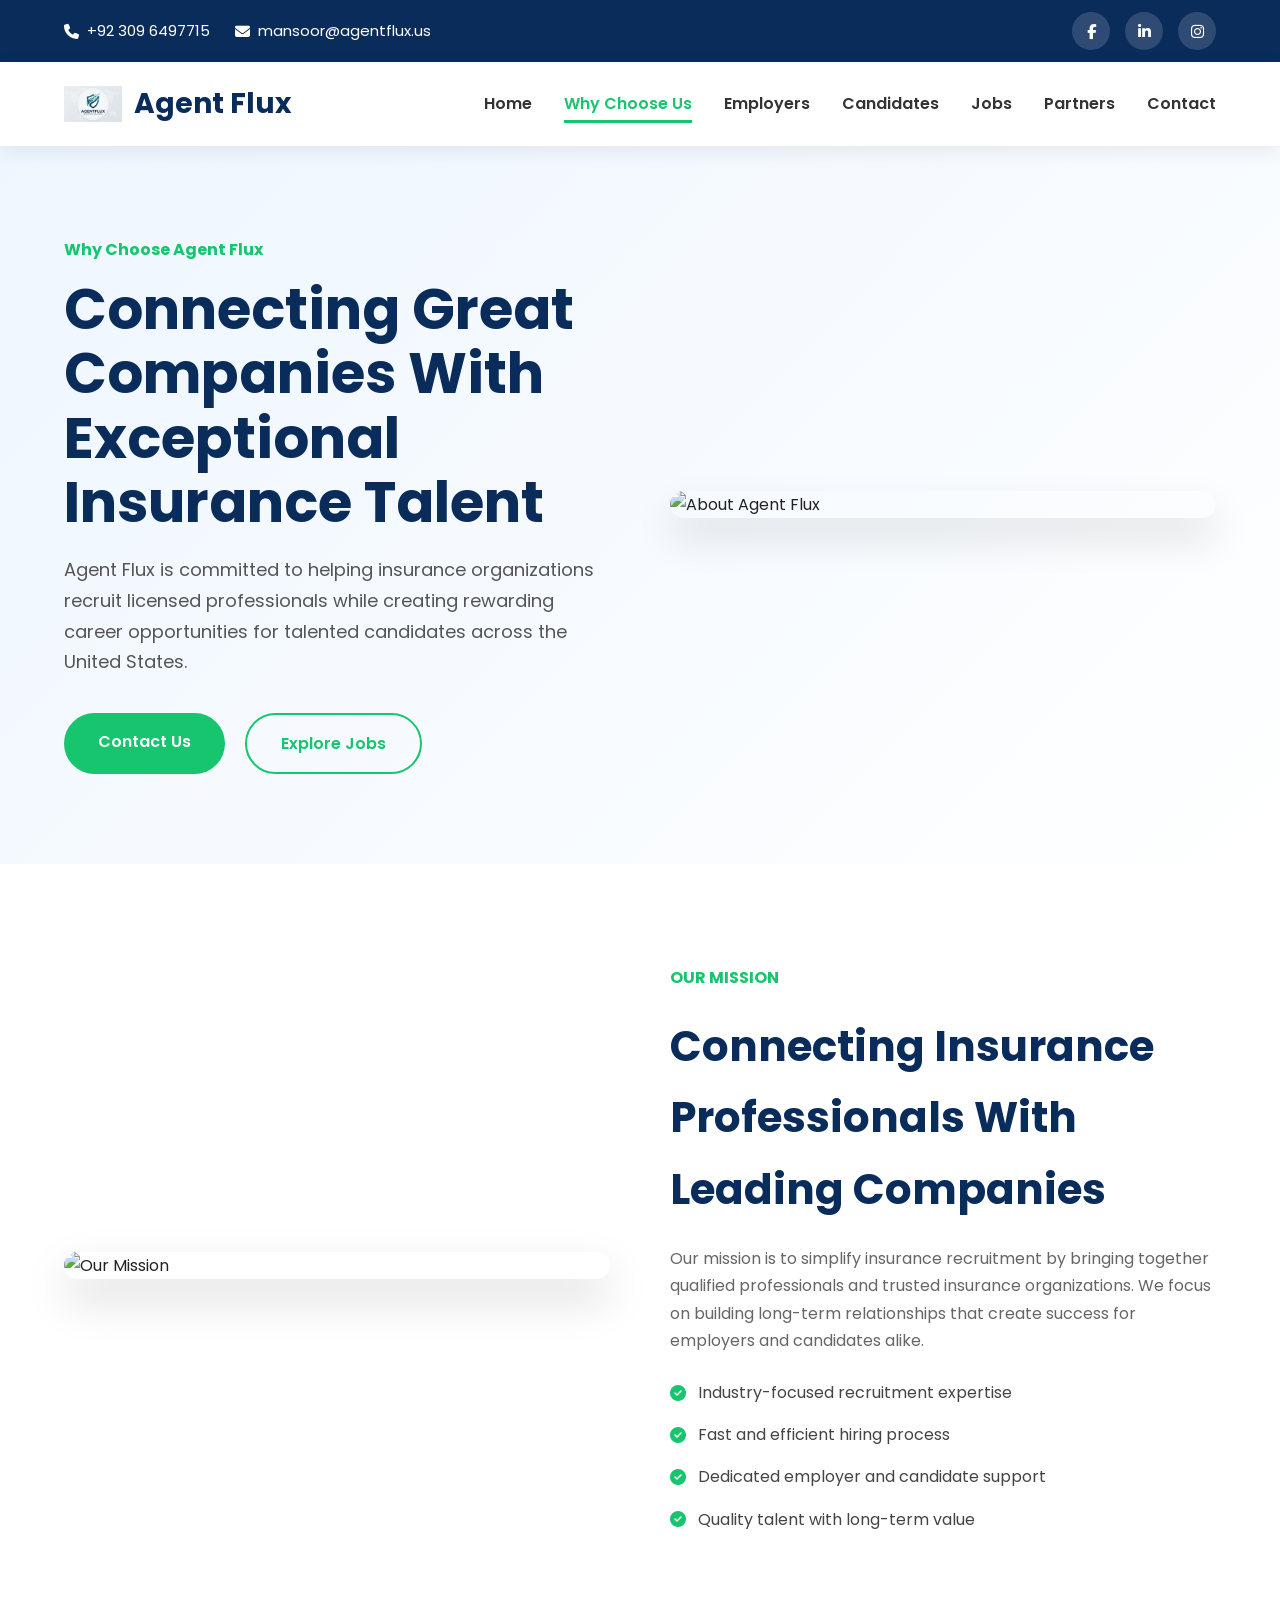
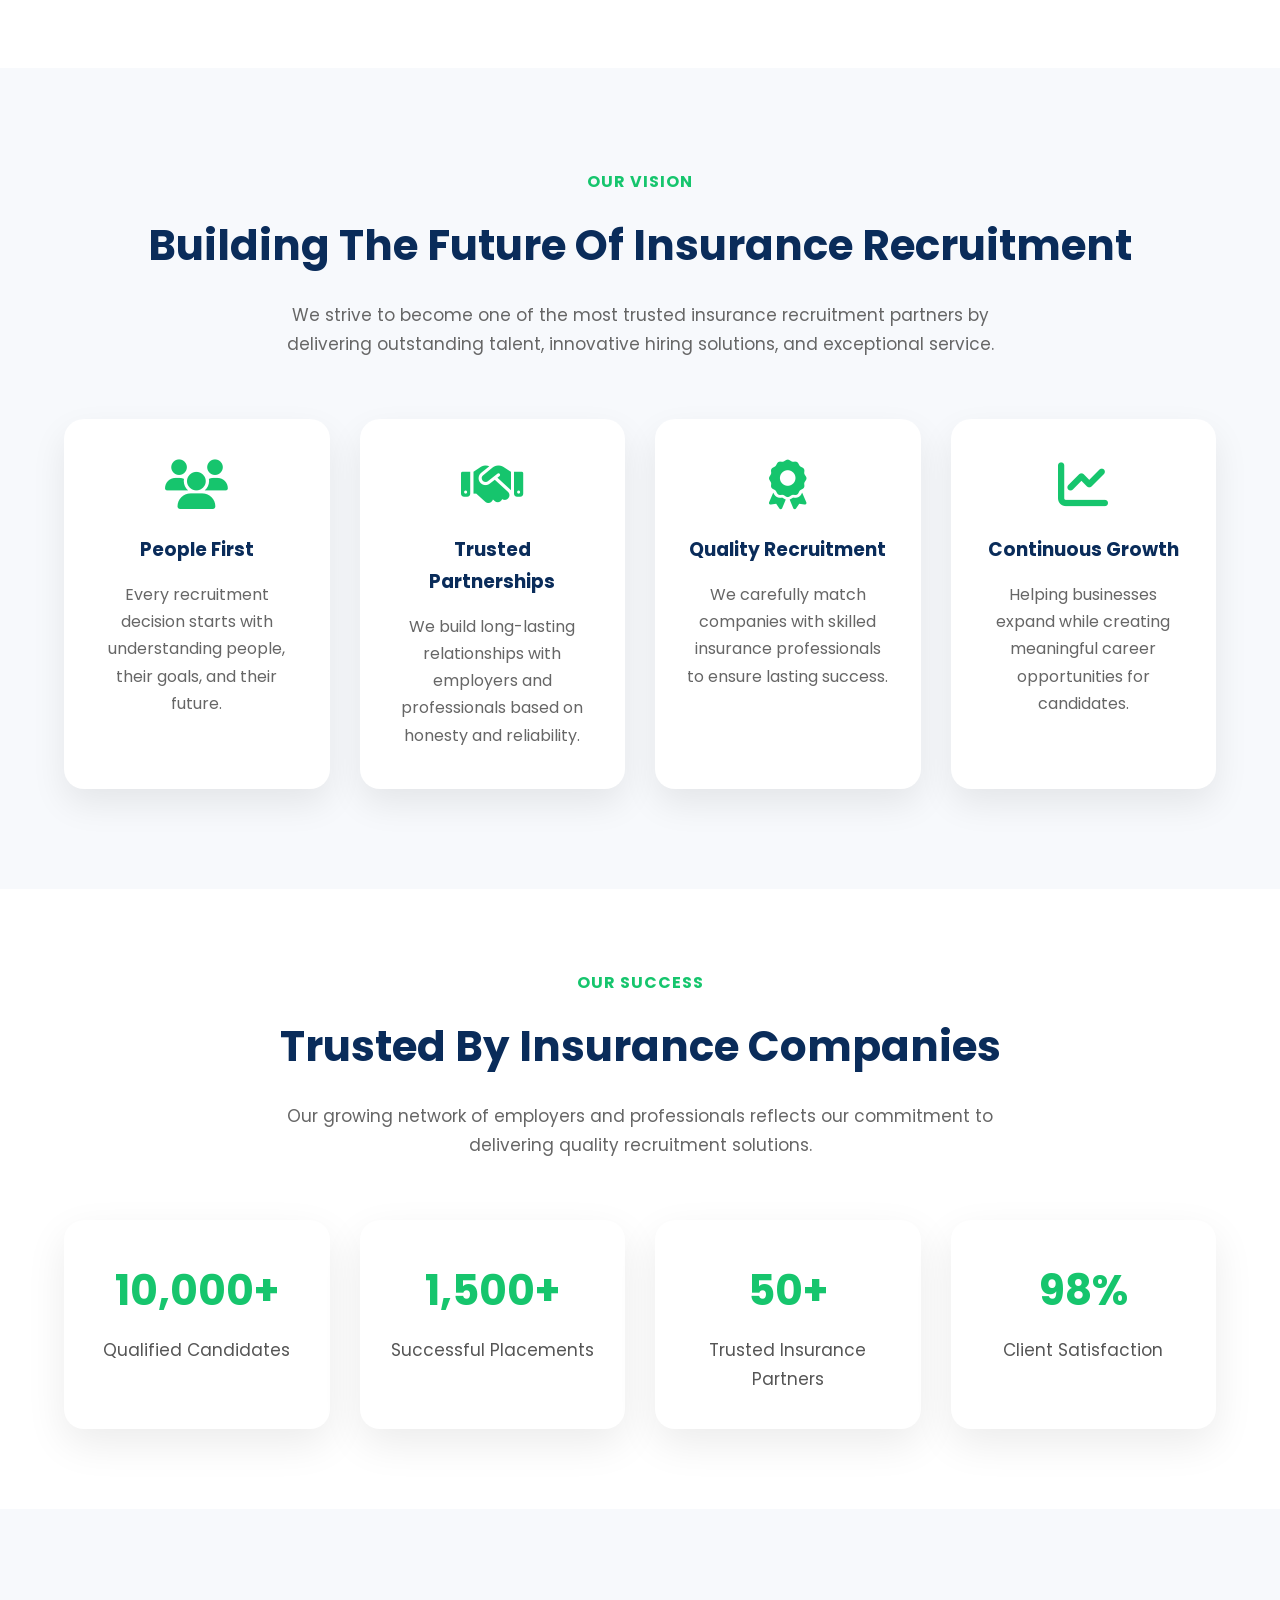
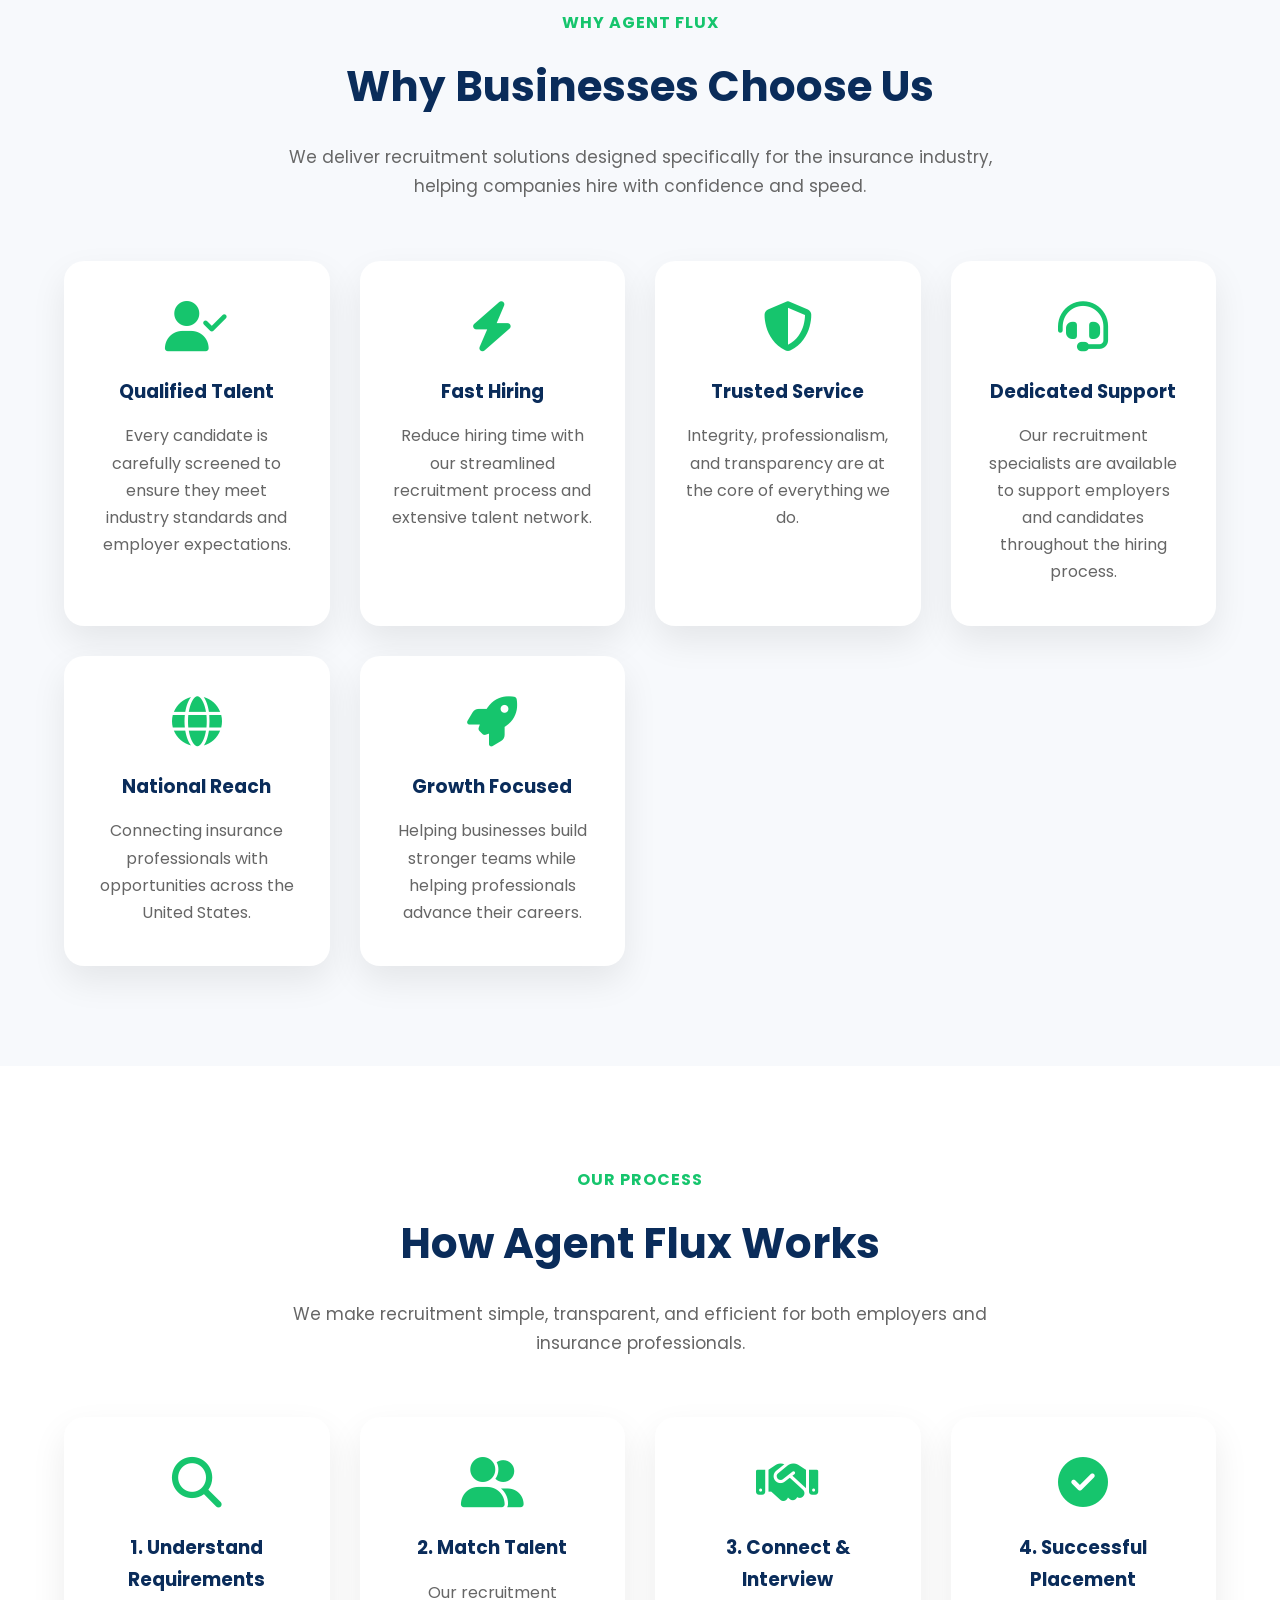
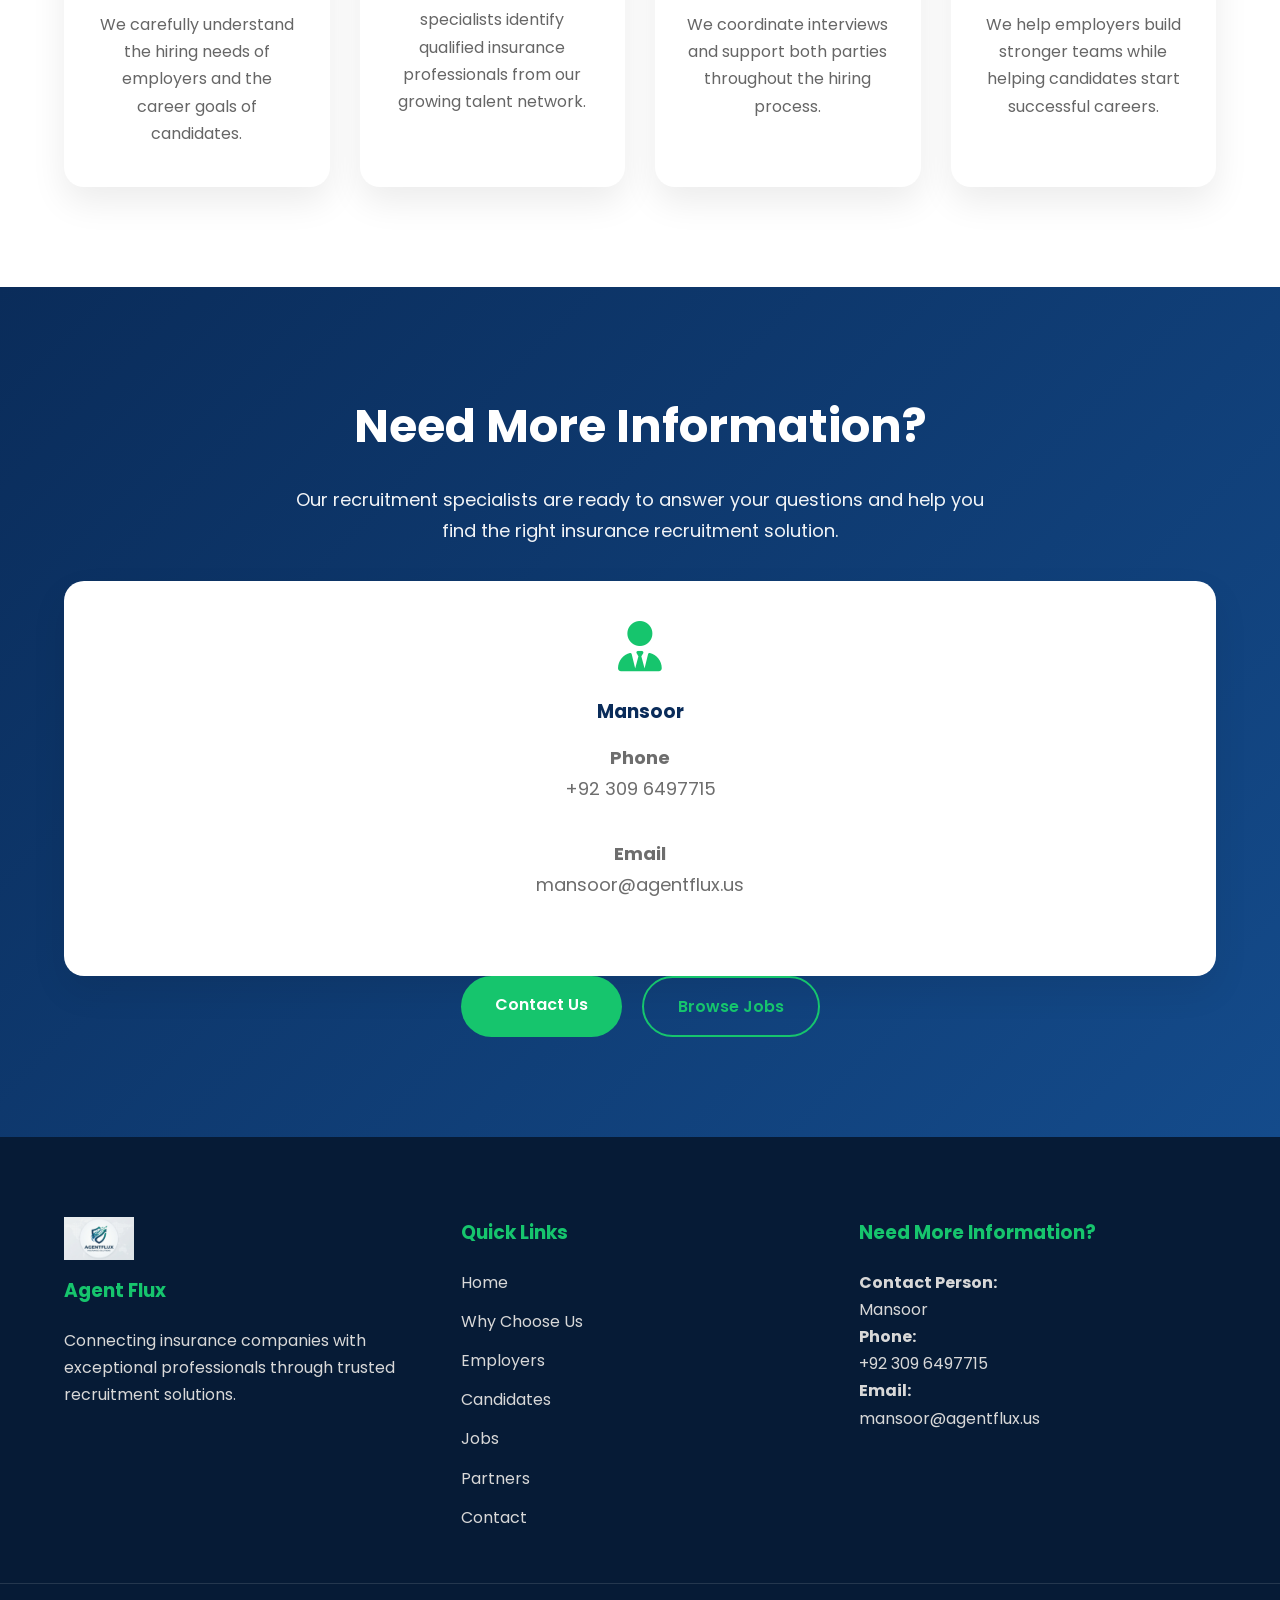
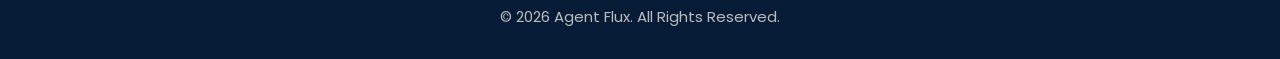
==== about.html @ b3bc5234 "Add files via upload" ====
<!DOCTYPE html>
<html lang="en">

<head>

    <meta charset="UTF-8">
    <meta name="viewport" content="width=device-width, initial-scale=1.0">

    <title>Why Choose Us | Agent Flux</title>

    <meta name="description"
        content="Learn why insurance companies and professionals trust Agent Flux for recruitment solutions.">

    <!-- Google Font -->
    <link rel="preconnect" href="https://fonts.googleapis.com">
    <link rel="preconnect" href="https://fonts.gstatic.com" crossorigin>

    <link href="https://fonts.googleapis.com/css2?family=Poppins:wght@300;400;500;600;700;800&display=swap"
        rel="stylesheet">

    <!-- Font Awesome -->
    <link rel="stylesheet"
        href="https://cdnjs.cloudflare.com/ajax/libs/font-awesome/6.7.2/css/all.min.css">

    <!-- CSS -->
    <link rel="stylesheet" href="css/style.css">

    <!-- Favicon -->
    <link rel="icon" href="images/logo.png">

</head>

<body>

<!-- ================= TOP BAR ================= -->

<div class="top-bar">

    <div class="container">

        <div class="top-left">

            <span>
                <i class="fa-solid fa-phone"></i>
                +92 309 6497715
            </span>

            <span>
                <i class="fa-solid fa-envelope"></i>
                mansoor@agentflux.us
            </span>

        </div>

        <div class="top-right">

            <a href="#"><i class="fab fa-facebook-f"></i></a>

            <a href="#"><i class="fab fa-linkedin-in"></i></a>

            <a href="#"><i class="fab fa-instagram"></i></a>

        </div>

    </div>

</div>

<!-- ================= HEADER ================= -->

<header>

    <div class="container nav-container">

        <a href="index.html" class="logo">

            <img src="images/logo.png" alt="Agent Flux Logo">

            <span>Agent Flux</span>

        </a>

        <nav>

            <ul>

                <li><a href="index.html">Home</a></li>

                <li><a class="active" href="about.html">Why Choose Us</a></li>

                <li><a href="employers.html">Employers</a></li>

                <li><a href="candidates.html">Candidates</a></li>

                <li><a href="jobs.html">Jobs</a></li>

                <li><a href="partners.html">Partners</a></li>

                <li><a href="contact.html">Contact</a></li>

            </ul>

        </nav>

        <div class="menu-btn">

            <i class="fa-solid fa-bars"></i>

        </div>

    </div>

</header>

<!-- ================= HERO ================= -->

<section class="hero">

    <div class="container hero-container">

        <div class="hero-text">

            <span class="hero-subtitle">

                Why Choose Agent Flux

            </span>

            <h1>

                Connecting Great Companies
                With Exceptional Insurance Talent

            </h1>

            <p>

                Agent Flux is committed to helping insurance organizations
                recruit licensed professionals while creating rewarding career
                opportunities for talented candidates across the United States.

            </p>

            <div class="hero-buttons">

                <a href="contact.html" class="btn btn-primary">

                    Contact Us

                </a>

                <a href="jobs.html" class="btn btn-outline">

                    Explore Jobs

                </a>

            </div>

        </div>

        <div class="hero-image">

            <img src="images/about.jpg"
                 alt="About Agent Flux">

        </div>

    </div>

</section>
<!-- ================= MISSION ================= -->

<section class="about-preview">

    <div class="container about-grid">

        <div class="about-image">

            <img src="images/about.jpg" alt="Our Mission">

        </div>

        <div class="about-content">

            <span class="section-tag">

                Our Mission

            </span>

            <h2>

                Connecting Insurance Professionals
                With Leading Companies

            </h2>

            <p>

                Our mission is to simplify insurance recruitment by bringing
                together qualified professionals and trusted insurance
                organizations. We focus on building long-term relationships
                that create success for employers and candidates alike.

            </p>

            <ul class="about-list">

                <li>

                    <i class="fa-solid fa-circle-check"></i>

                    Industry-focused recruitment expertise

                </li>

                <li>

                    <i class="fa-solid fa-circle-check"></i>

                    Fast and efficient hiring process

                </li>

                <li>

                    <i class="fa-solid fa-circle-check"></i>

                    Dedicated employer and candidate support

                </li>

                <li>

                    <i class="fa-solid fa-circle-check"></i>

                    Quality talent with long-term value

                </li>

            </ul>

        </div>

    </div>

</section>

<!-- ================= VISION ================= -->

<section class="services">

    <div class="container">

        <div class="section-header">

            <span>

                Our Vision

            </span>

            <h2>

                Building The Future Of
                Insurance Recruitment

            </h2>

            <p>

                We strive to become one of the most trusted insurance
                recruitment partners by delivering outstanding talent,
                innovative hiring solutions, and exceptional service.

            </p>

        </div>

        <div class="services-grid">

            <div class="service-card">

                <i class="fa-solid fa-users"></i>

                <h3>

                    People First

                </h3>

                <p>

                    Every recruitment decision starts with understanding
                    people, their goals, and their future.

                </p>

            </div>

            <div class="service-card">

                <i class="fa-solid fa-handshake"></i>

                <h3>

                    Trusted Partnerships

                </h3>

                <p>

                    We build long-lasting relationships with employers
                    and professionals based on honesty and reliability.

                </p>

            </div>

            <div class="service-card">

                <i class="fa-solid fa-award"></i>

                <h3>

                    Quality Recruitment

                </h3>

                <p>

                    We carefully match companies with skilled insurance
                    professionals to ensure lasting success.

                </p>

            </div>

            <div class="service-card">

                <i class="fa-solid fa-chart-line"></i>

                <h3>

                    Continuous Growth

                </h3>

                <p>

                    Helping businesses expand while creating meaningful
                    career opportunities for candidates.

                </p>

            </div>

        </div>

    </div>

</section>
<!-- ================= COMPANY STATISTICS ================= -->

<section class="stats">

    <div class="container">

        <div class="section-header">

            <span>Our Success</span>

            <h2>Trusted By Insurance Companies</h2>

            <p>

                Our growing network of employers and professionals reflects
                our commitment to delivering quality recruitment solutions.

            </p>

        </div>

        <div class="stats-grid">

            <div class="stat-card">

                <h2>10,000+</h2>

                <p>Qualified Candidates</p>

            </div>

            <div class="stat-card">

                <h2>1,500+</h2>

                <p>Successful Placements</p>

            </div>

            <div class="stat-card">

                <h2>50+</h2>

                <p>Trusted Insurance Partners</p>

            </div>

            <div class="stat-card">

                <h2>98%</h2>

                <p>Client Satisfaction</p>

            </div>

        </div>

    </div>

</section>

<!-- ================= WHY CHOOSE AGENT FLUX ================= -->

<section class="services">

    <div class="container">

        <div class="section-header">

            <span>Why Agent Flux</span>

            <h2>Why Businesses Choose Us</h2>

            <p>

                We deliver recruitment solutions designed specifically
                for the insurance industry, helping companies hire with
                confidence and speed.

            </p>

        </div>

        <div class="services-grid">

            <div class="service-card">

                <i class="fa-solid fa-user-check"></i>

                <h3>Qualified Talent</h3>

                <p>

                    Every candidate is carefully screened to ensure they
                    meet industry standards and employer expectations.

                </p>

            </div>

            <div class="service-card">

                <i class="fa-solid fa-bolt"></i>

                <h3>Fast Hiring</h3>

                <p>

                    Reduce hiring time with our streamlined recruitment
                    process and extensive talent network.

                </p>

            </div>

            <div class="service-card">

                <i class="fa-solid fa-shield-halved"></i>

                <h3>Trusted Service</h3>

                <p>

                    Integrity, professionalism, and transparency are at
                    the core of everything we do.

                </p>

            </div>

            <div class="service-card">

                <i class="fa-solid fa-headset"></i>

                <h3>Dedicated Support</h3>

                <p>

                    Our recruitment specialists are available to support
                    employers and candidates throughout the hiring process.

                </p>

            </div>

            <div class="service-card">

                <i class="fa-solid fa-globe"></i>

                <h3>National Reach</h3>

                <p>

                    Connecting insurance professionals with opportunities
                    across the United States.

                </p>

            </div>

            <div class="service-card">

                <i class="fa-solid fa-rocket"></i>

                <h3>Growth Focused</h3>

                <p>

                    Helping businesses build stronger teams while helping
                    professionals advance their careers.

                </p>

            </div>

        </div>

    </div>

</section>
<!-- ================= RECRUITMENT PROCESS ================= -->

<section class="about-preview">

    <div class="container">

        <div class="section-header">

            <span>Our Process</span>

            <h2>How Agent Flux Works</h2>

            <p>

                We make recruitment simple, transparent, and efficient for
                both employers and insurance professionals.

            </p>

        </div>

        <div class="services-grid">

            <div class="service-card">

                <i class="fa-solid fa-magnifying-glass"></i>

                <h3>1. Understand Requirements</h3>

                <p>

                    We carefully understand the hiring needs of employers
                    and the career goals of candidates.

                </p>

            </div>

            <div class="service-card">

                <i class="fa-solid fa-user-group"></i>

                <h3>2. Match Talent</h3>

                <p>

                    Our recruitment specialists identify qualified insurance
                    professionals from our growing talent network.

                </p>

            </div>

            <div class="service-card">

                <i class="fa-solid fa-handshake"></i>

                <h3>3. Connect & Interview</h3>

                <p>

                    We coordinate interviews and support both parties
                    throughout the hiring process.

                </p>

            </div>

            <div class="service-card">

                <i class="fa-solid fa-circle-check"></i>

                <h3>4. Successful Placement</h3>

                <p>

                    We help employers build stronger teams while helping
                    candidates start successful careers.

                </p>

            </div>

        </div>

    </div>

</section>

<!-- ================= NEED MORE INFORMATION ================= -->

<section class="cta">

    <div class="container">

        <h2>Need More Information?</h2>

        <p>

            Our recruitment specialists are ready to answer your questions
            and help you find the right insurance recruitment solution.

        </p>

        <div class="services-grid">

            <div class="service-card">

                <i class="fa-solid fa-user-tie"></i>

                <h3>Mansoor</h3>

                <p><strong>Phone</strong><br>+92 309 6497715</p>

                <p><strong>Email</strong><br>mansoor@agentflux.us</p>

            </div>

        </div>

        <div class="cta-buttons">

            <a href="contact.html" class="btn btn-primary">

                Contact Us

            </a>

            <a href="jobs.html" class="btn btn-outline">

                Browse Jobs

            </a>

        </div>

    </div>

</section>

<!-- ================= FOOTER ================= -->

<footer>

    <div class="container footer-grid">

        <div class="footer-about">

            <img src="images/logo.png"
                 alt="Agent Flux Logo"
                 class="footer-logo">

            <h3>Agent Flux</h3>

            <p>

                Connecting insurance companies with exceptional professionals
                through trusted recruitment solutions.

            </p>

        </div>

        <div class="footer-links">

            <h3>Quick Links</h3>

            <ul>

                <li><a href="index.html">Home</a></li>

                <li><a href="about.html">Why Choose Us</a></li>

                <li><a href="employers.html">Employers</a></li>

                <li><a href="candidates.html">Candidates</a></li>

                <li><a href="jobs.html">Jobs</a></li>

                <li><a href="partners.html">Partners</a></li>

                <li><a href="contact.html">Contact</a></li>

            </ul>

        </div>

        <div class="footer-contact">

            <h3>Need More Information?</h3>

            <p><strong>Contact Person:</strong><br>Mansoor</p>

            <p><strong>Phone:</strong><br>+92 309 6497715</p>

            <p><strong>Email:</strong><br>mansoor@agentflux.us</p>

        </div>

    </div>

    <div class="copyright">

        <p>

            © 2026 Agent Flux. All Rights Reserved.

        </p>

    </div>

</footer>

<!-- JavaScript -->

<script src="js/script.js"></script>

</body>
</html>
---- css/style.css ----
/* ==========================================
   AGENT FLUX
   Main Stylesheet
========================================== */

*{
    margin:0;
    padding:0;
    box-sizing:border-box;
}

html{
    scroll-behavior:smooth;
}

body{
    font-family:'Poppins',sans-serif;
    background:#f7f9fc;
    color:#222;
    line-height:1.7;
    overflow-x:hidden;
}

img{
    max-width:100%;
    display:block;
}

a{
    text-decoration:none;
    transition:.3s;
}

ul{
    list-style:none;
}

.container{
    width:90%;
    max-width:1300px;
    margin:auto;
}

/*========================
TOP BAR
=========================*/

.top-bar{

    background:#0a2c5a;

    color:white;

    padding:12px 0;

    font-size:15px;

}

.top-bar .container{

    display:flex;

    justify-content:space-between;

    align-items:center;

    flex-wrap:wrap;

}

.top-left{

    display:flex;

    gap:25px;

}

.top-left span{

    display:flex;

    align-items:center;

    gap:8px;

}

.top-right{

    display:flex;

    gap:15px;

}

.top-right a{

    color:white;

    width:38px;

    height:38px;

    display:flex;

    align-items:center;

    justify-content:center;

    border-radius:50%;

    background:rgba(255,255,255,.15);

}

.top-right a:hover{

    background:#16c56d;

    transform:translateY(-4px);

}

/*========================
HEADER
=========================*/

header{

    background:white;

    position:sticky;

    top:0;

    z-index:999;

    box-shadow:0 5px 20px rgba(0,0,0,.08);

}

.nav-container{

    display:flex;

    justify-content:space-between;

    align-items:center;

    padding:18px 0;

}

.logo{

    display:flex;

    align-items:center;

    gap:12px;

    color:#0a2c5a;

    font-size:28px;

    font-weight:700;

}

.logo img{

    width:58px;

}

nav ul{

    display:flex;

    gap:32px;

}

nav ul li a{

    color:#333;

    font-weight:600;

    position:relative;

}

nav ul li a::after{

    content:"";

    position:absolute;

    left:0;

    bottom:-8px;

    width:0;

    height:3px;

    background:#16c56d;

    transition:.3s;

}

nav ul li a:hover::after,

nav ul li a.active::after{

    width:100%;

}

nav ul li a:hover,

nav ul li a.active{

    color:#16c56d;

}

.menu-btn{

    display:none;

    font-size:28px;

    cursor:pointer;

}

/*========================
HERO
=========================*/

.hero{

    padding:90px 0;

    background:linear-gradient(135deg,#eef6ff,#ffffff);

}

.hero-container{

    display:grid;

    grid-template-columns:1fr 1fr;

    gap:60px;

    align-items:center;

}

.hero-subtitle{

    display:inline-block;

    color:#16c56d;

    font-weight:700;

    margin-bottom:15px;

}

.hero-text h1{

    font-size:56px;

    line-height:1.15;

    color:#0a2c5a;

    margin-bottom:20px;

}

.hero-text p{

    font-size:18px;

    color:#555;

    margin-bottom:35px;

}

.hero-image img{

    border-radius:25px;

    box-shadow:0 20px 40px rgba(0,0,0,.12);

}

/*========================
BUTTONS
=========================*/

.hero-buttons{

    display:flex;

    gap:20px;

}

.btn{

    display:inline-block;

    padding:15px 34px;

    border-radius:50px;

    font-weight:600;

}

.btn-primary{

    background:#16c56d;

    color:white;

}

.btn-primary:hover{

    background:#11a85c;

    transform:translateY(-4px);

}

.btn-outline{

    border:2px solid #16c56d;

    color:#16c56d;

}

.btn-outline:hover{

    background:#16c56d;

    color:white;

}
/*========================
STATISTICS
=========================*/

.stats{

    padding:80px 0;

    background:white;

}

.stats-grid{

    display:grid;

    grid-template-columns:repeat(auto-fit,minmax(220px,1fr));

    gap:30px;

}

.stat-card{

    background:#fff;

    padding:35px 25px;

    text-align:center;

    border-radius:20px;

    box-shadow:0 15px 40px rgba(0,0,0,.08);

    transition:.35s;

}

.stat-card:hover{

    transform:translateY(-10px);

    box-shadow:0 20px 45px rgba(0,0,0,.15);

}

.stat-card h2{

    font-size:42px;

    color:#16c56d;

    margin-bottom:10px;

}

.stat-card p{

    color:#555;

    font-size:17px;

}

/*========================
SECTION HEADER
=========================*/

.section-header{

    text-align:center;

    margin-bottom:60px;

}

.section-header span{

    color:#16c56d;

    font-weight:700;

    text-transform:uppercase;

    letter-spacing:1px;

}

.section-header h2{

    margin-top:15px;

    font-size:42px;

    color:#0a2c5a;

}

.section-header p{

    max-width:750px;

    margin:20px auto 0;

    color:#666;

    font-size:17px;

}

/*========================
SERVICES
=========================*/

.services{

    padding:100px 0;

    background:#f7f9fc;

}

.services-grid{

    display:grid;

    grid-template-columns:repeat(auto-fit,minmax(260px,1fr));

    gap:30px;

}

.service-card{

    background:white;

    padding:40px 30px;

    border-radius:20px;

    text-align:center;

    transition:.35s;

    box-shadow:0 15px 35px rgba(0,0,0,.08);

}

.service-card:hover{

    transform:translateY(-12px);

    box-shadow:0 20px 45px rgba(0,0,0,.15);

}

.service-card i{

    font-size:50px;

    color:#16c56d;

    margin-bottom:25px;

}

.service-card h3{

    margin-bottom:15px;

    color:#0a2c5a;

}

.service-card p{

    color:#666;

}

/*========================
ABOUT PREVIEW
=========================*/

.about-preview{

    padding:100px 0;

    background:white;

}

.about-grid{

    display:grid;

    grid-template-columns:1fr 1fr;

    gap:60px;

    align-items:center;

}

.about-image img{

    border-radius:25px;

    box-shadow:0 20px 45px rgba(0,0,0,.15);

}

.section-tag{

    color:#16c56d;

    font-weight:700;

    text-transform:uppercase;

}

.about-content h2{

    margin:20px 0;

    font-size:42px;

    color:#0a2c5a;

}

.about-content p{

    color:#666;

    margin-bottom:25px;

}

.about-list{

    margin-bottom:35px;

}

.about-list li{

    display:flex;

    align-items:center;

    gap:12px;

    margin-bottom:15px;

    color:#444;

}

.about-list i{

    color:#16c56d;

}
/*========================
CALL TO ACTION
=========================*/

.cta{

    padding:100px 0;

    background:linear-gradient(135deg,#0a2c5a,#144b8b);

    color:#fff;

    text-align:center;

}

.cta h2{

    font-size:46px;

    margin-bottom:20px;

}

.cta p{

    max-width:700px;

    margin:0 auto 35px;

    font-size:18px;

    opacity:.95;

}

.cta-buttons{

    display:flex;

    justify-content:center;

    gap:20px;

    flex-wrap:wrap;

}

/*========================
FOOTER
=========================*/

footer{

    background:#061b36;

    color:#fff;

    padding:80px 0 30px;

}

.footer-grid{

    display:grid;

    grid-template-columns:repeat(auto-fit,minmax(260px,1fr));

    gap:40px;

    margin-bottom:40px;

}

.footer-logo{

    width:70px;

    margin-bottom:15px;

}

.footer-about h3,
.footer-links h3,
.footer-contact h3{

    margin-bottom:20px;

    color:#16c56d;

}

.footer-about p,
.footer-contact p{

    color:#d8d8d8;

}

.footer-links ul li{

    margin-bottom:12px;

}

.footer-links ul li a{

    color:#d8d8d8;

}

.footer-links ul li a:hover{

    color:#16c56d;

    padding-left:8px;

}

.copyright{

    border-top:1px solid rgba(255,255,255,.12);

    text-align:center;

    padding-top:20px;

    color:#bbb;

    font-size:15px;

}

/*========================
ANIMATIONS
=========================*/

.hero-image img,
.about-image img,
.service-card,
.stat-card{

    transition:.4s ease;

}

.hero-image img:hover,
.about-image img:hover{

    transform:scale(1.03);

}

@keyframes fadeUp{

    from{

        opacity:0;

        transform:translateY(40px);

    }

    to{

        opacity:1;

        transform:translateY(0);

    }

}

.hero-text,
.hero-image,
.service-card,
.stat-card,
.about-content{

    animation:fadeUp .8s ease;

}

/*========================
RESPONSIVE
=========================*/

@media(max-width:992px){

.hero-container,
.about-grid{

    grid-template-columns:1fr;

    text-align:center;

}

.hero-buttons{

    justify-content:center;

}

.about-list li{

    justify-content:center;

}

nav{

    display:none;

}

.menu-btn{

    display:block;

}

}

@media(max-width:768px){

.hero-text h1{

    font-size:38px;

}

.section-header h2,
.about-content h2,
.cta h2{

    font-size:32px;

}

.top-bar .container{

    flex-direction:column;

    gap:12px;

}

.top-left{

    justify-content:center;

}

.stats-grid,
.services-grid,
.footer-grid{

    grid-template-columns:1fr;

}

.btn{

    width:100%;

    text-align:center;

}

.hero-buttons,
.cta-buttons{

    flex-direction:column;

}

}
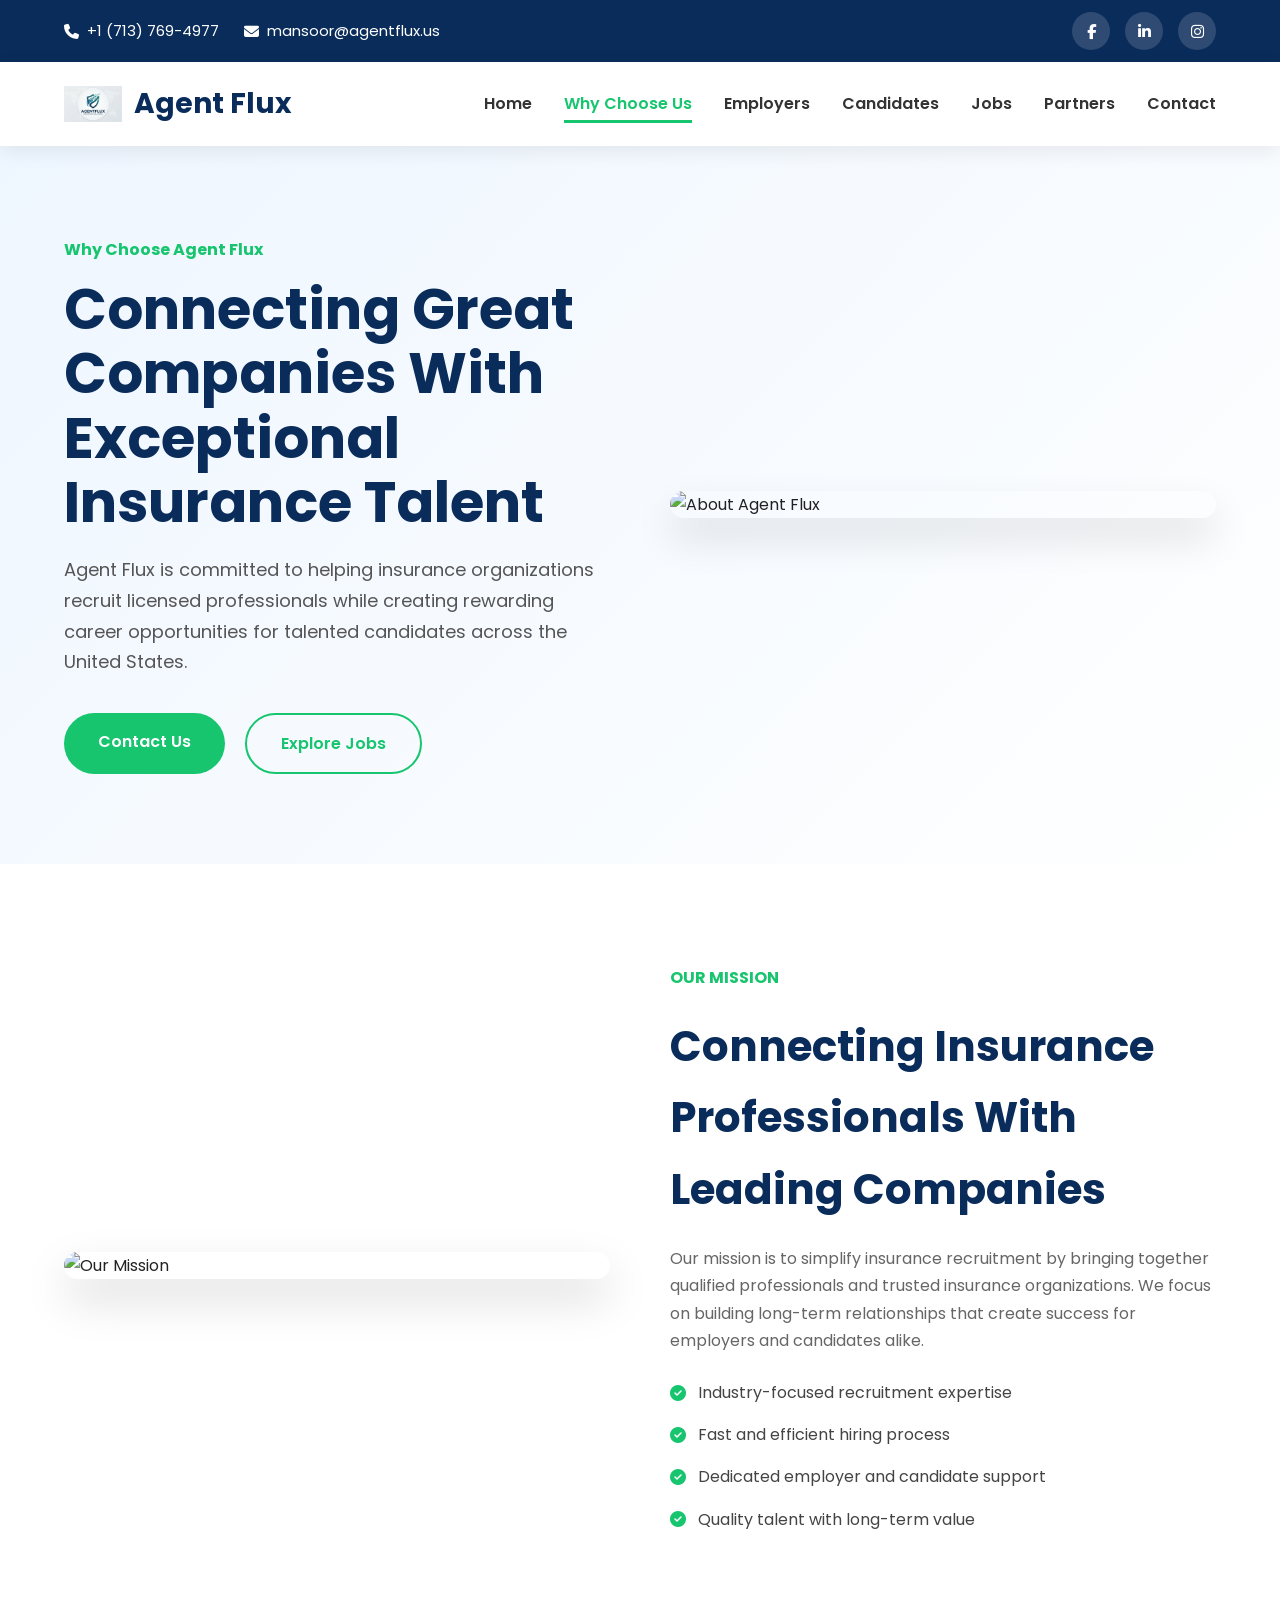
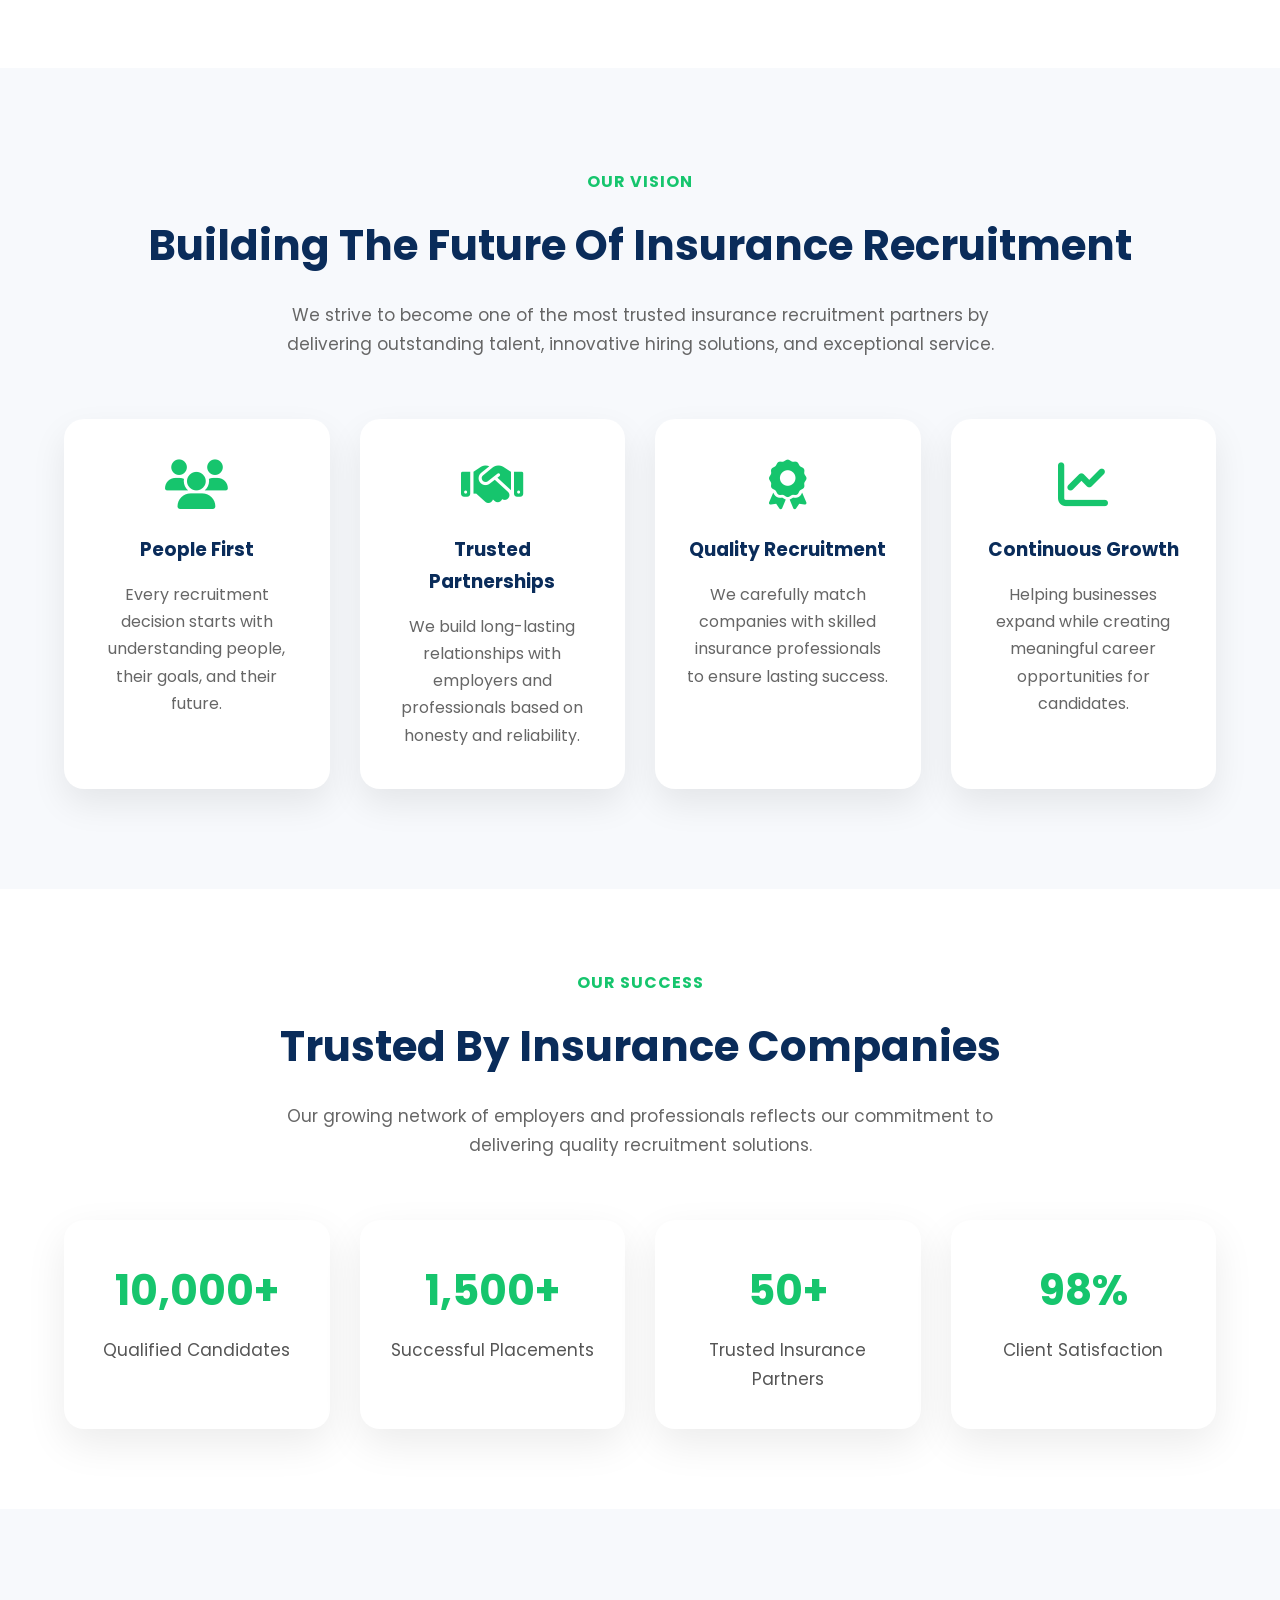
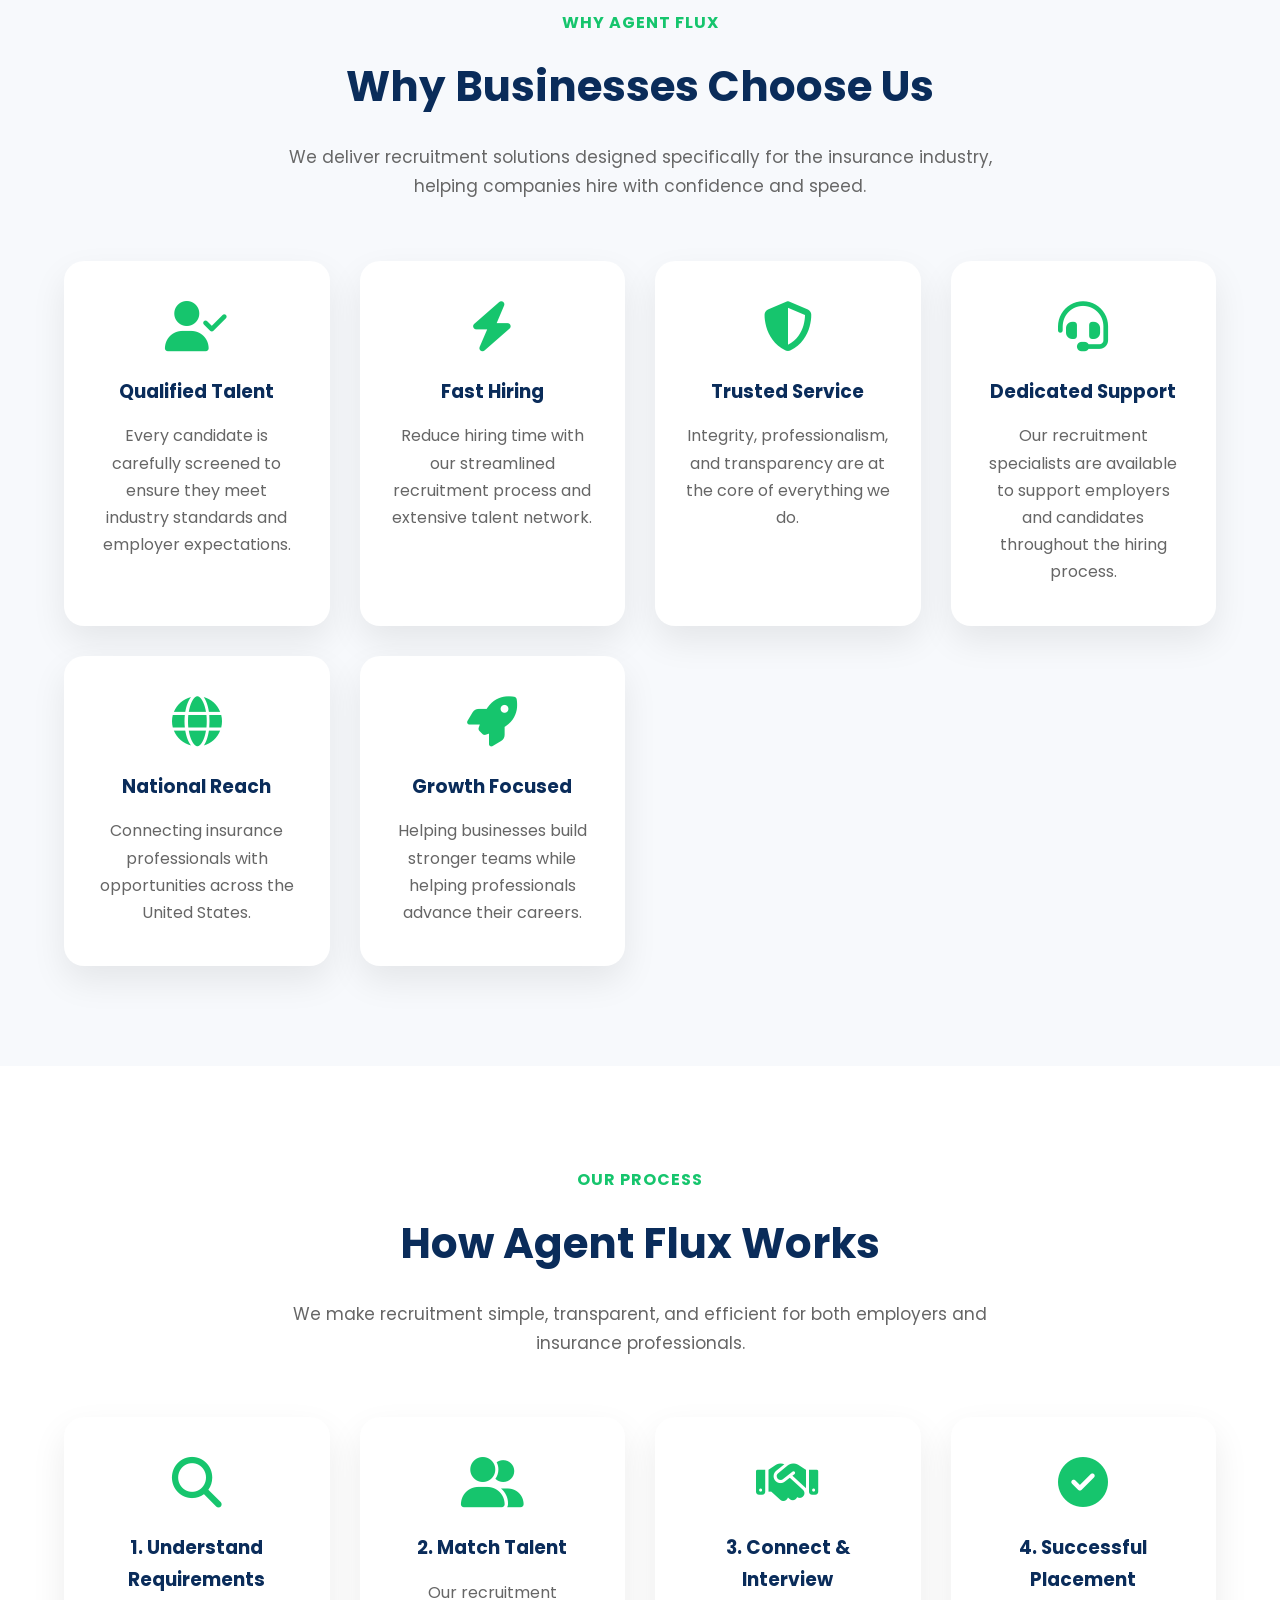
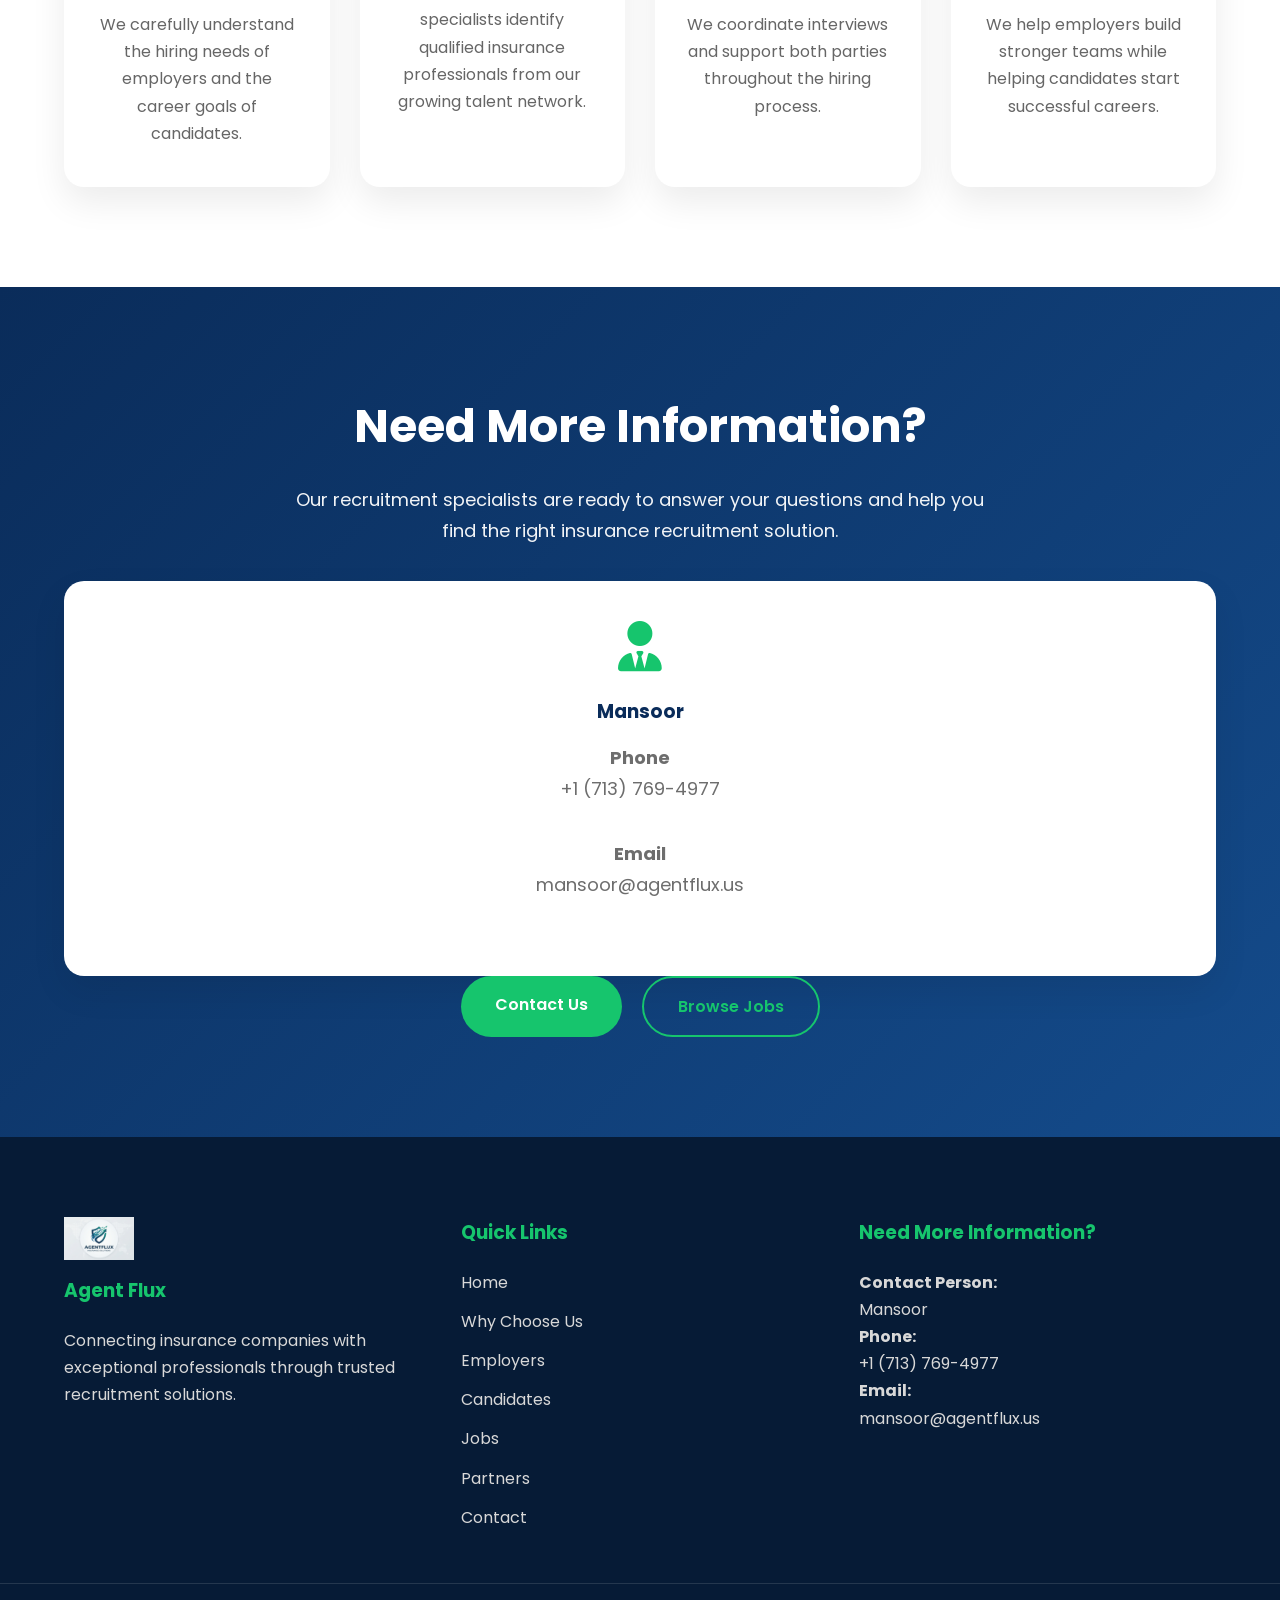
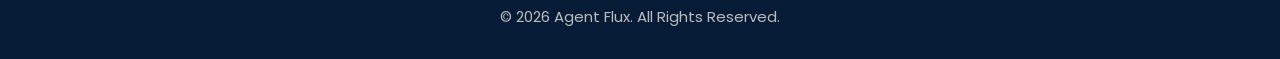
==== commit a60e8a8d: "third" ====
--- a/about.html
+++ b/about.html
@@ -42,7 +42,7 @@
 
             <span>
                 <i class="fa-solid fa-phone"></i>
-                +92 309 6497715
+                +1 (713) 769-4977
             </span>
 
             <span>
@@ -653,7 +653,7 @@
 
                 <h3>Mansoor</h3>
 
-                <p><strong>Phone</strong><br>+92 309 6497715</p>
+                <p><strong>Phone</strong><br>+1 (713) 769-4977</p>
 
                 <p><strong>Email</strong><br>mansoor@agentflux.us</p>
 
@@ -734,7 +734,7 @@
 
             <p><strong>Contact Person:</strong><br>Mansoor</p>
 
-            <p><strong>Phone:</strong><br>+92 309 6497715</p>
+            <p><strong>Phone:</strong><br>+1 (713) 769-4977</p>
 
             <p><strong>Email:</strong><br>mansoor@agentflux.us</p>
 
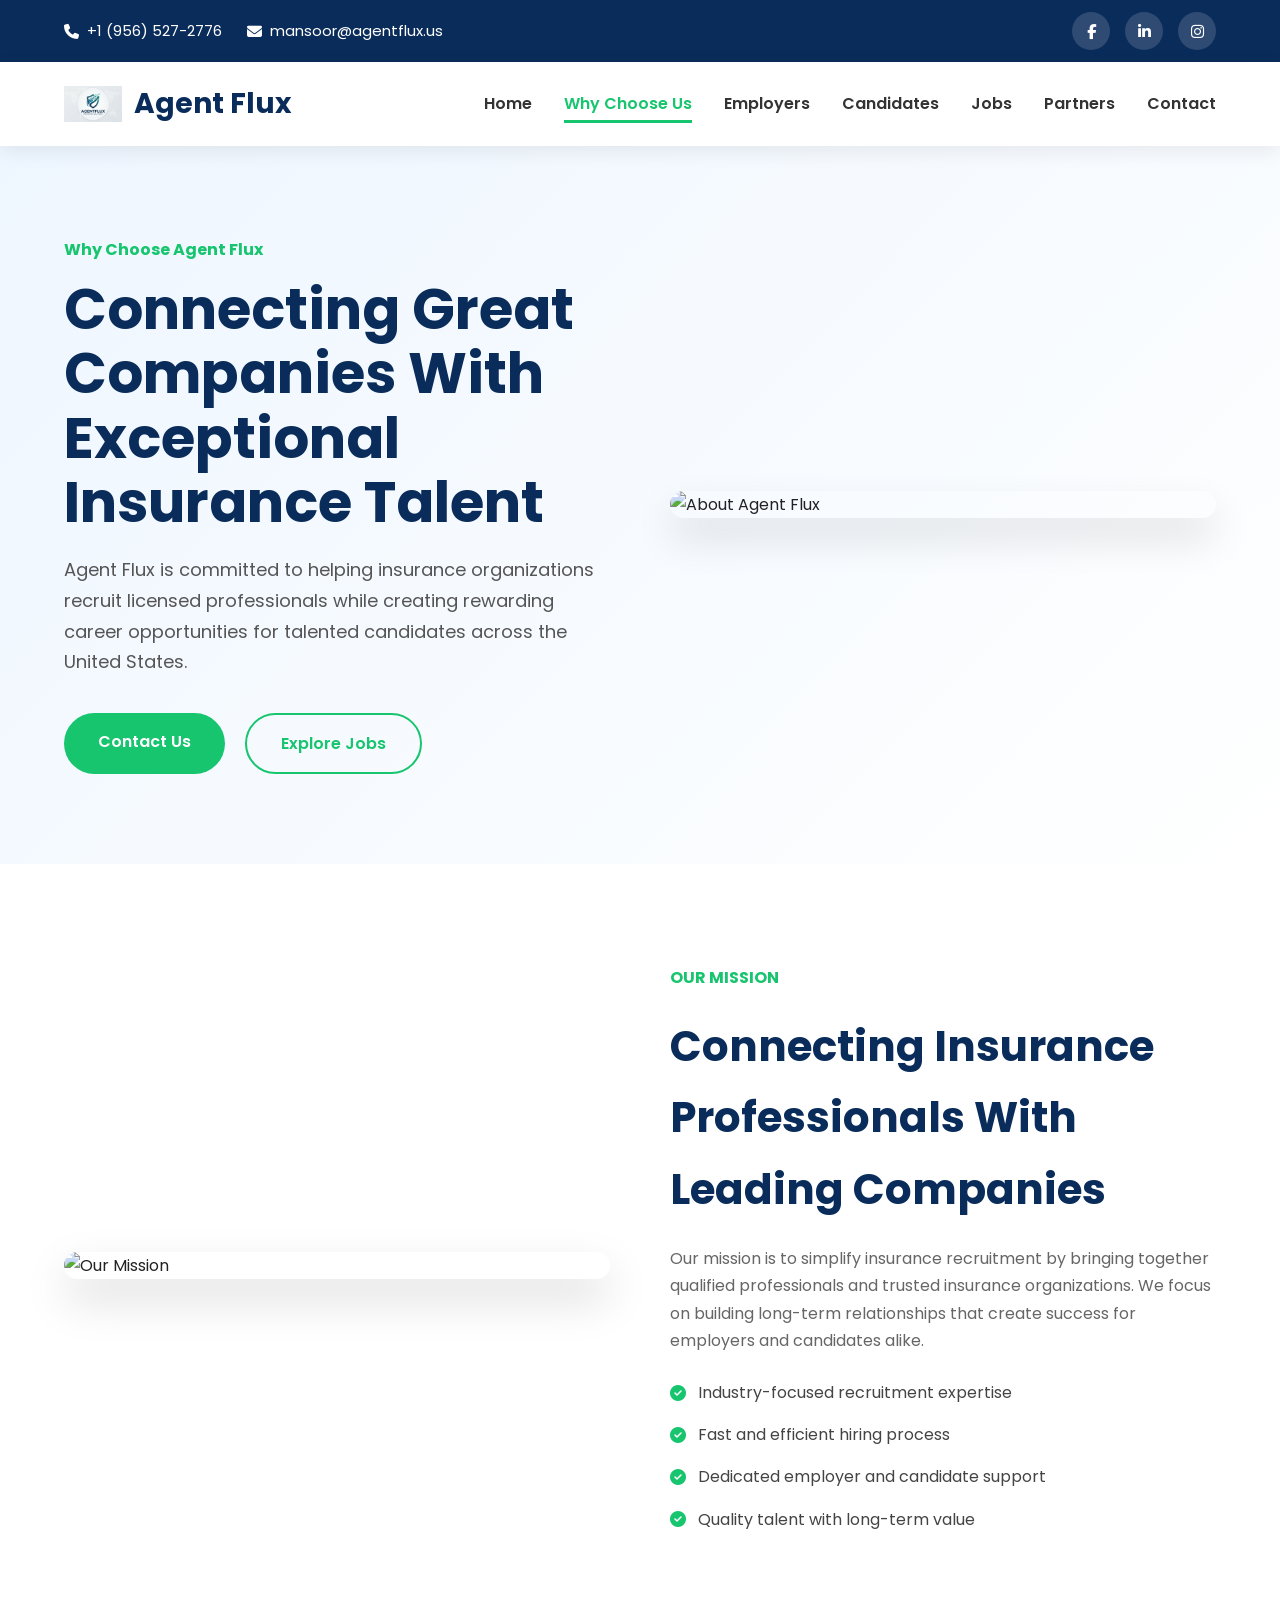
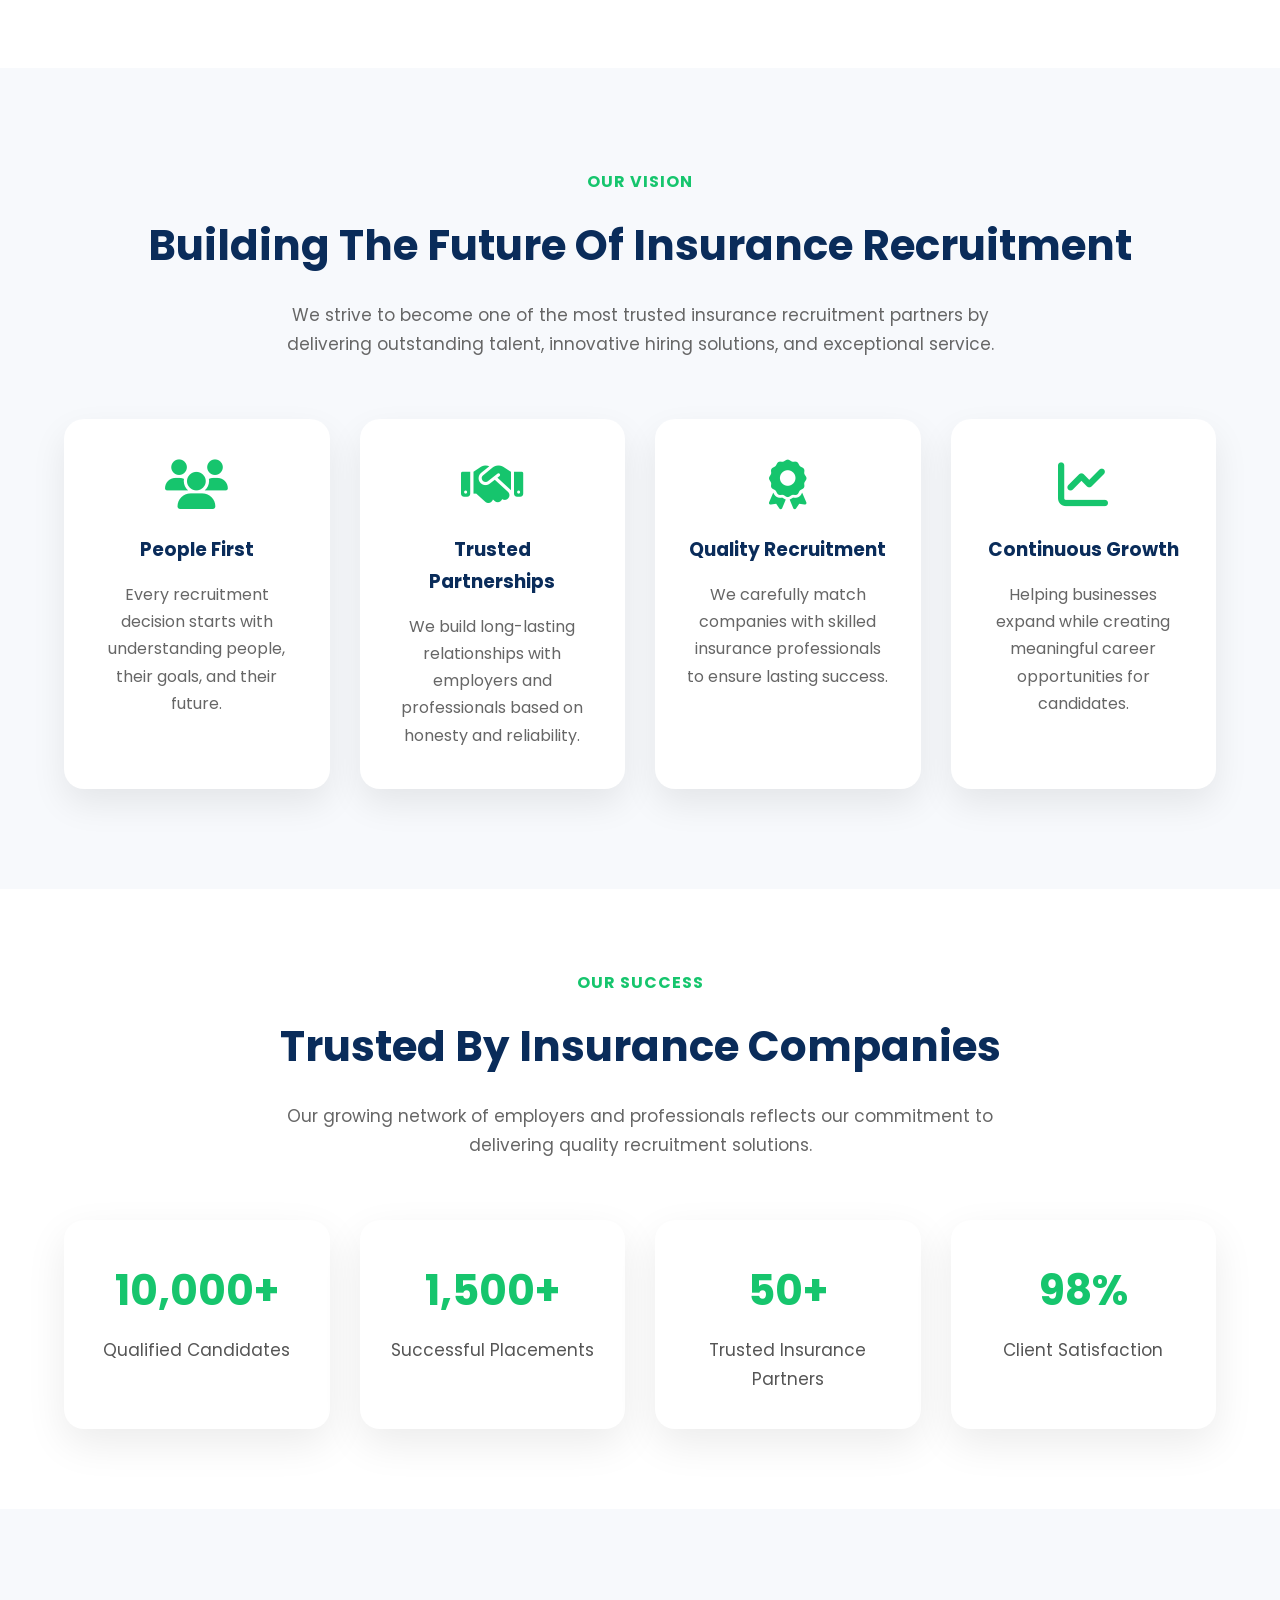
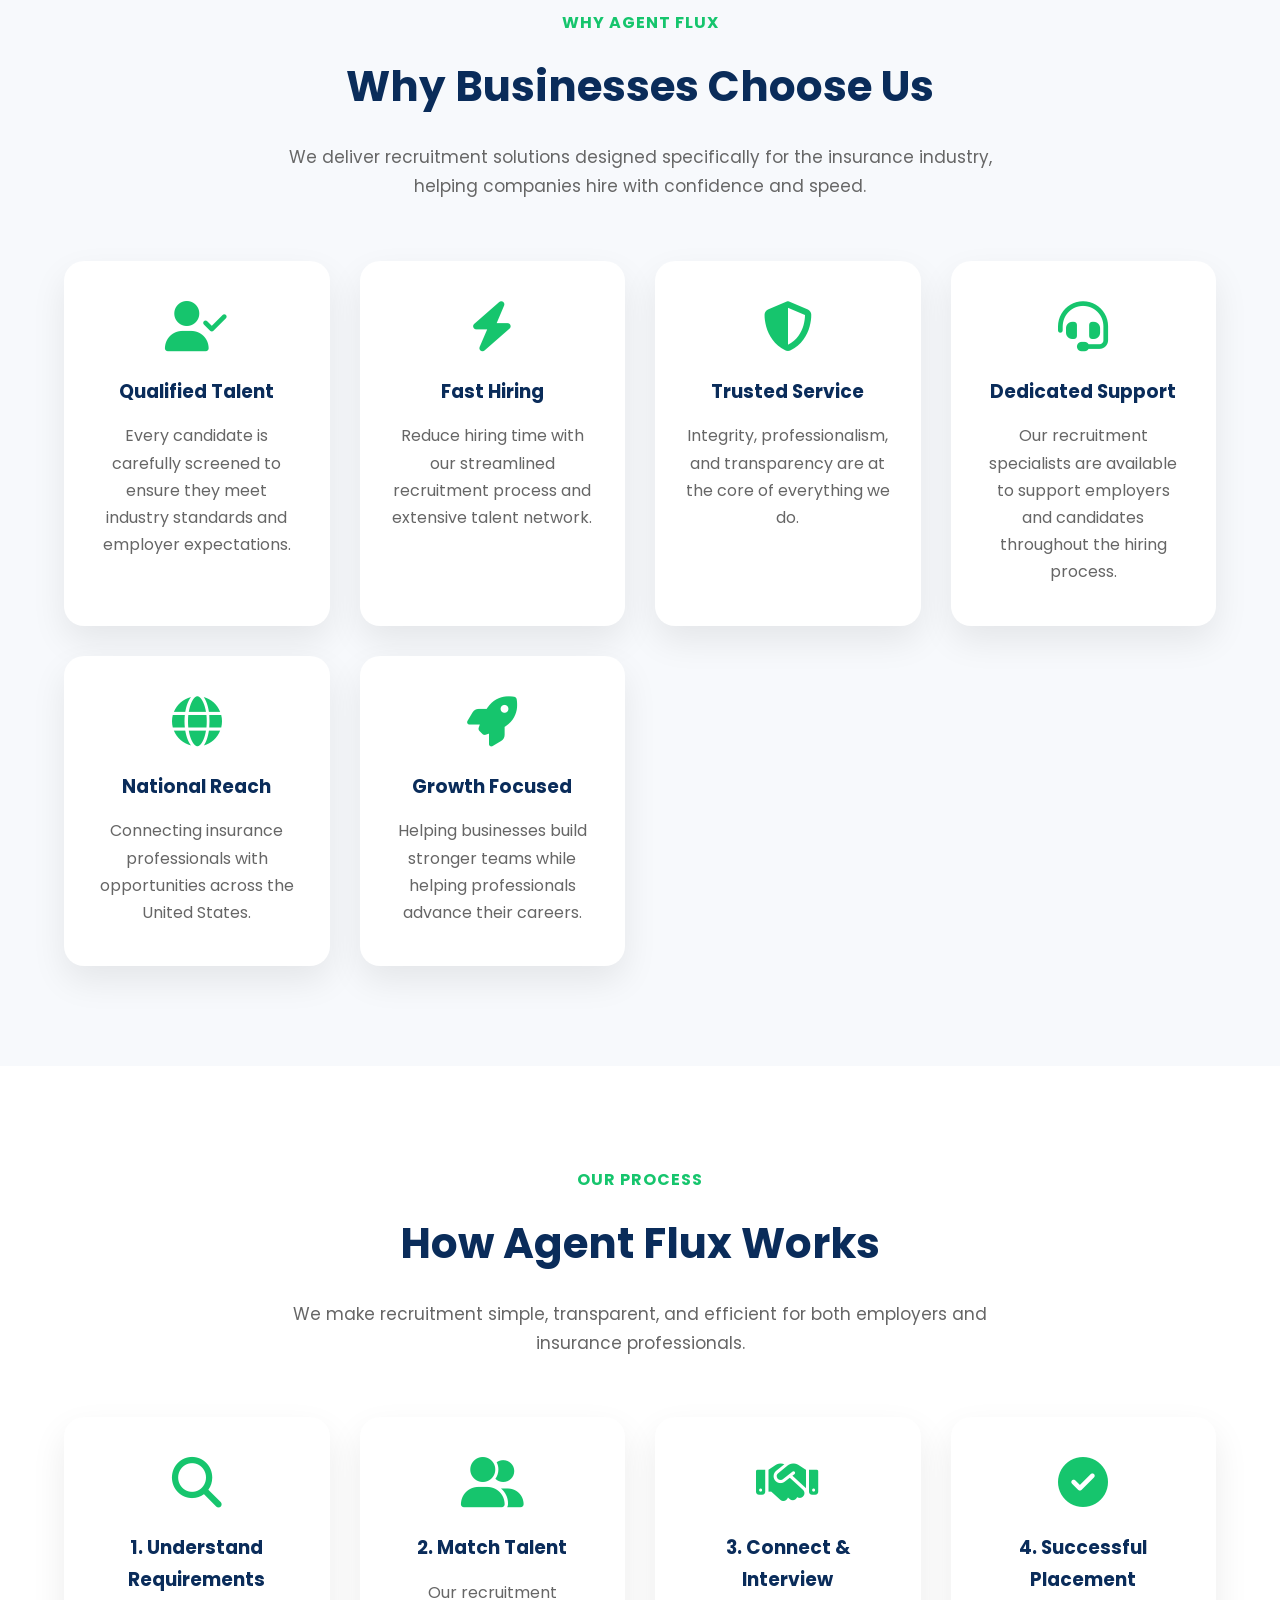
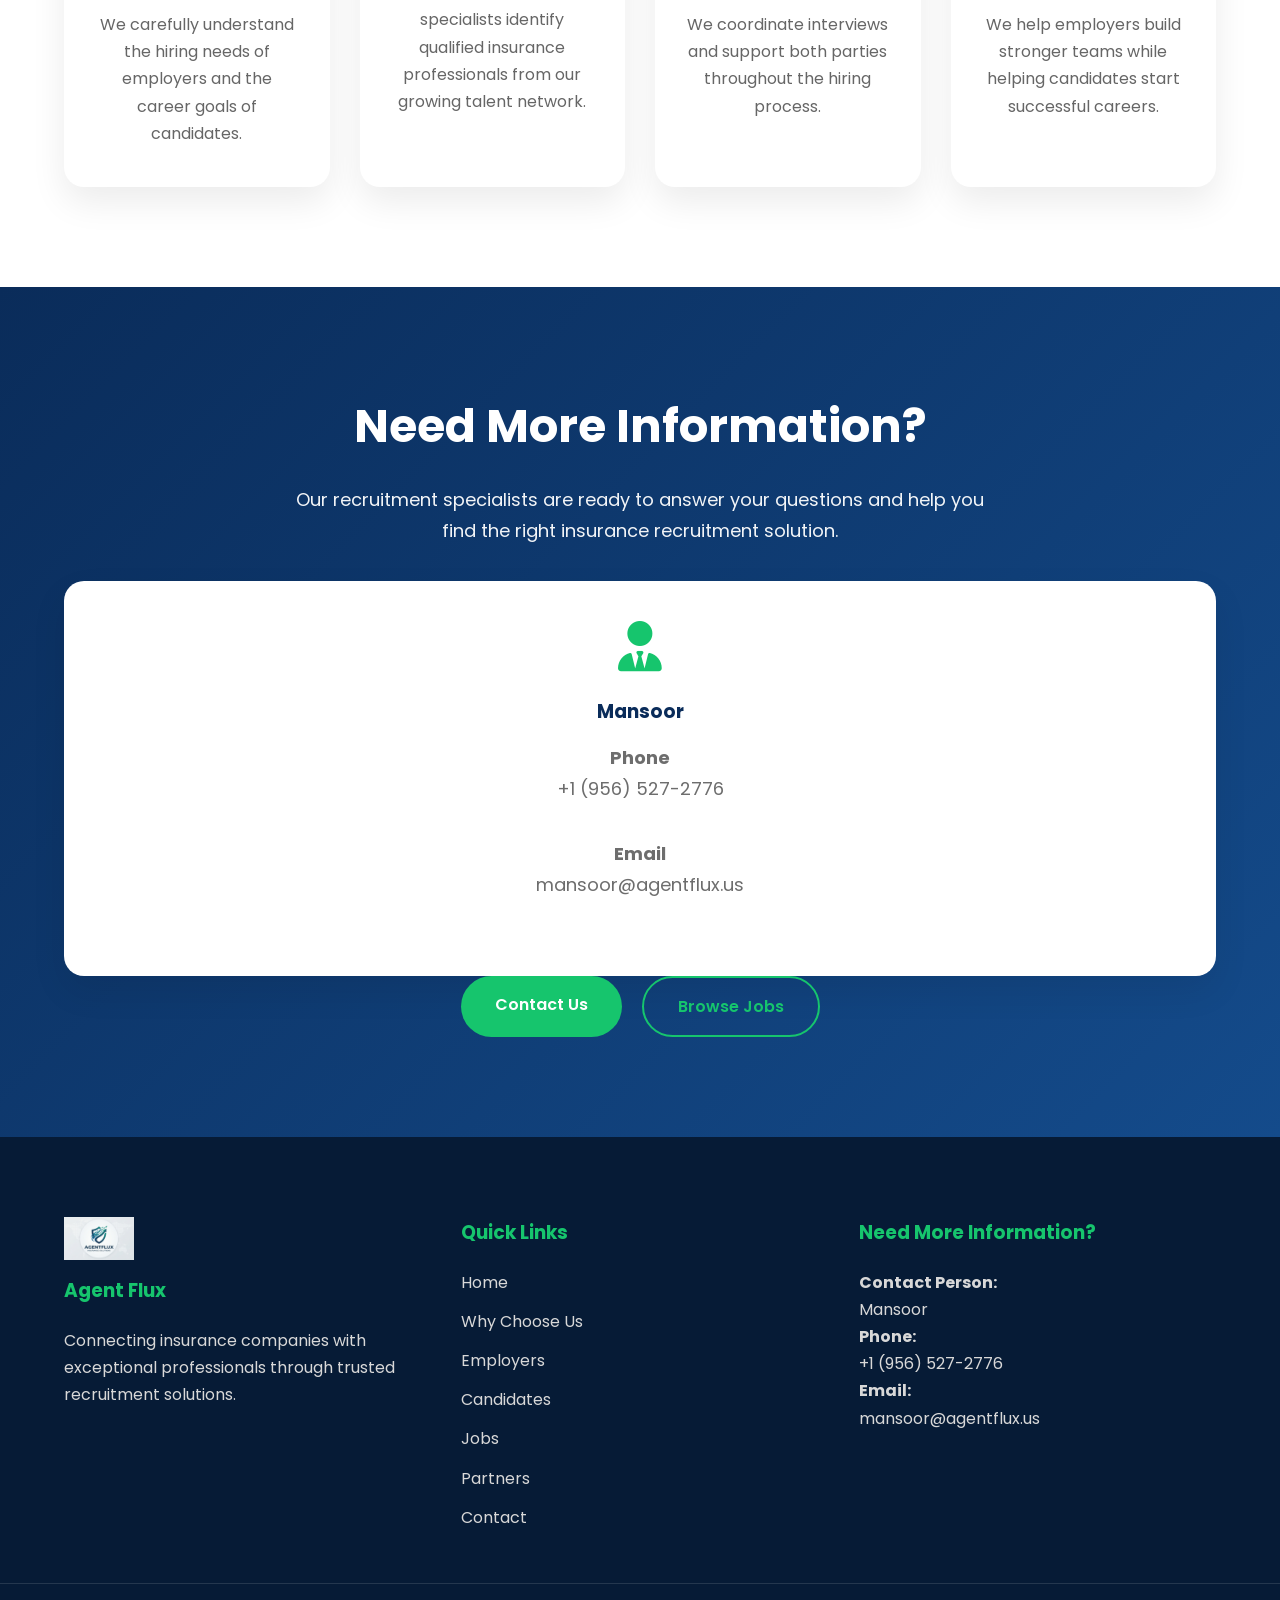
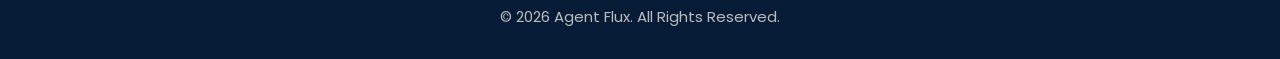
==== commit d01928ae: "fourth" ====
--- a/about.html
+++ b/about.html
@@ -42,7 +42,7 @@
 
             <span>
                 <i class="fa-solid fa-phone"></i>
-                +1 (713) 769-4977
+                +1 (956) 527-2776
             </span>
 
             <span>
@@ -653,7 +653,7 @@
 
                 <h3>Mansoor</h3>
 
-                <p><strong>Phone</strong><br>+1 (713) 769-4977</p>
+                <p><strong>Phone</strong><br>+1 (956) 527-2776</p>
 
                 <p><strong>Email</strong><br>mansoor@agentflux.us</p>
 
@@ -734,7 +734,7 @@
 
             <p><strong>Contact Person:</strong><br>Mansoor</p>
 
-            <p><strong>Phone:</strong><br>+1 (713) 769-4977</p>
+            <p><strong>Phone:</strong><br>+1 (956) 527-2776</p>
 
             <p><strong>Email:</strong><br>mansoor@agentflux.us</p>
 
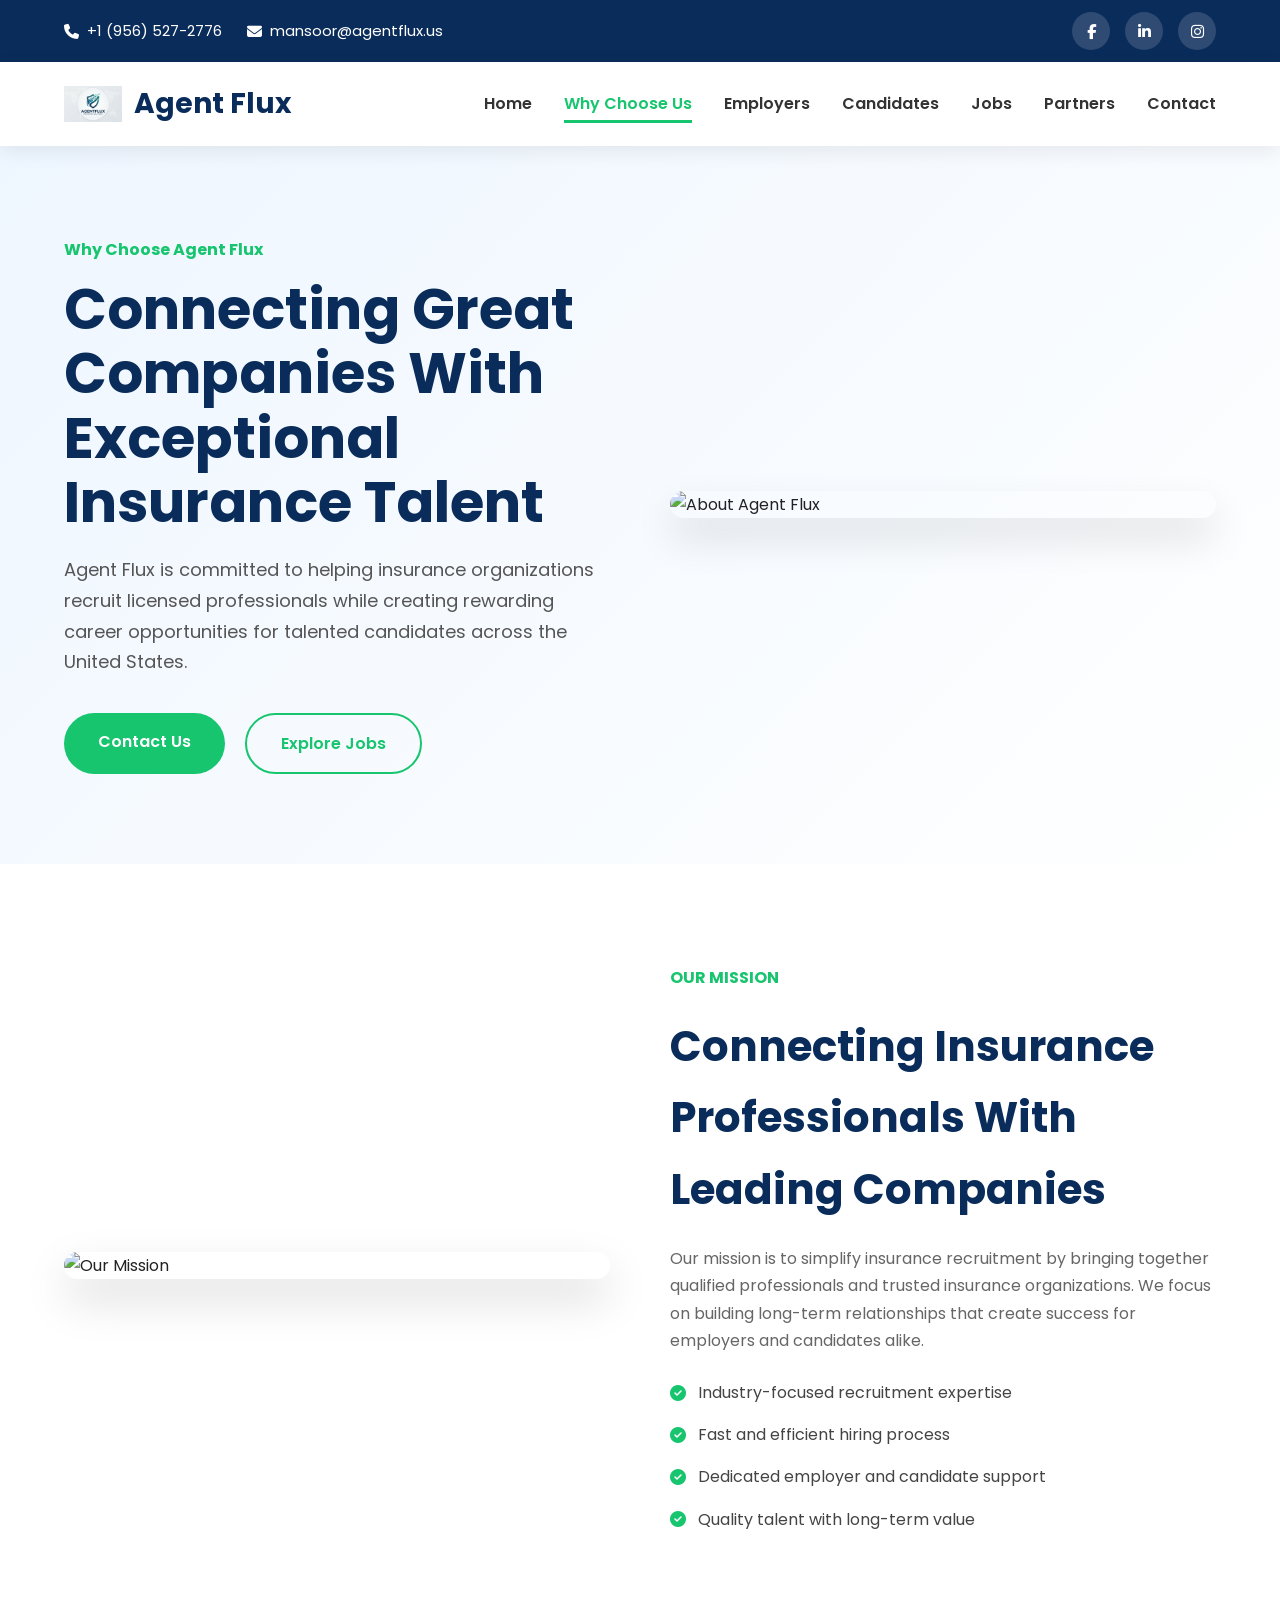
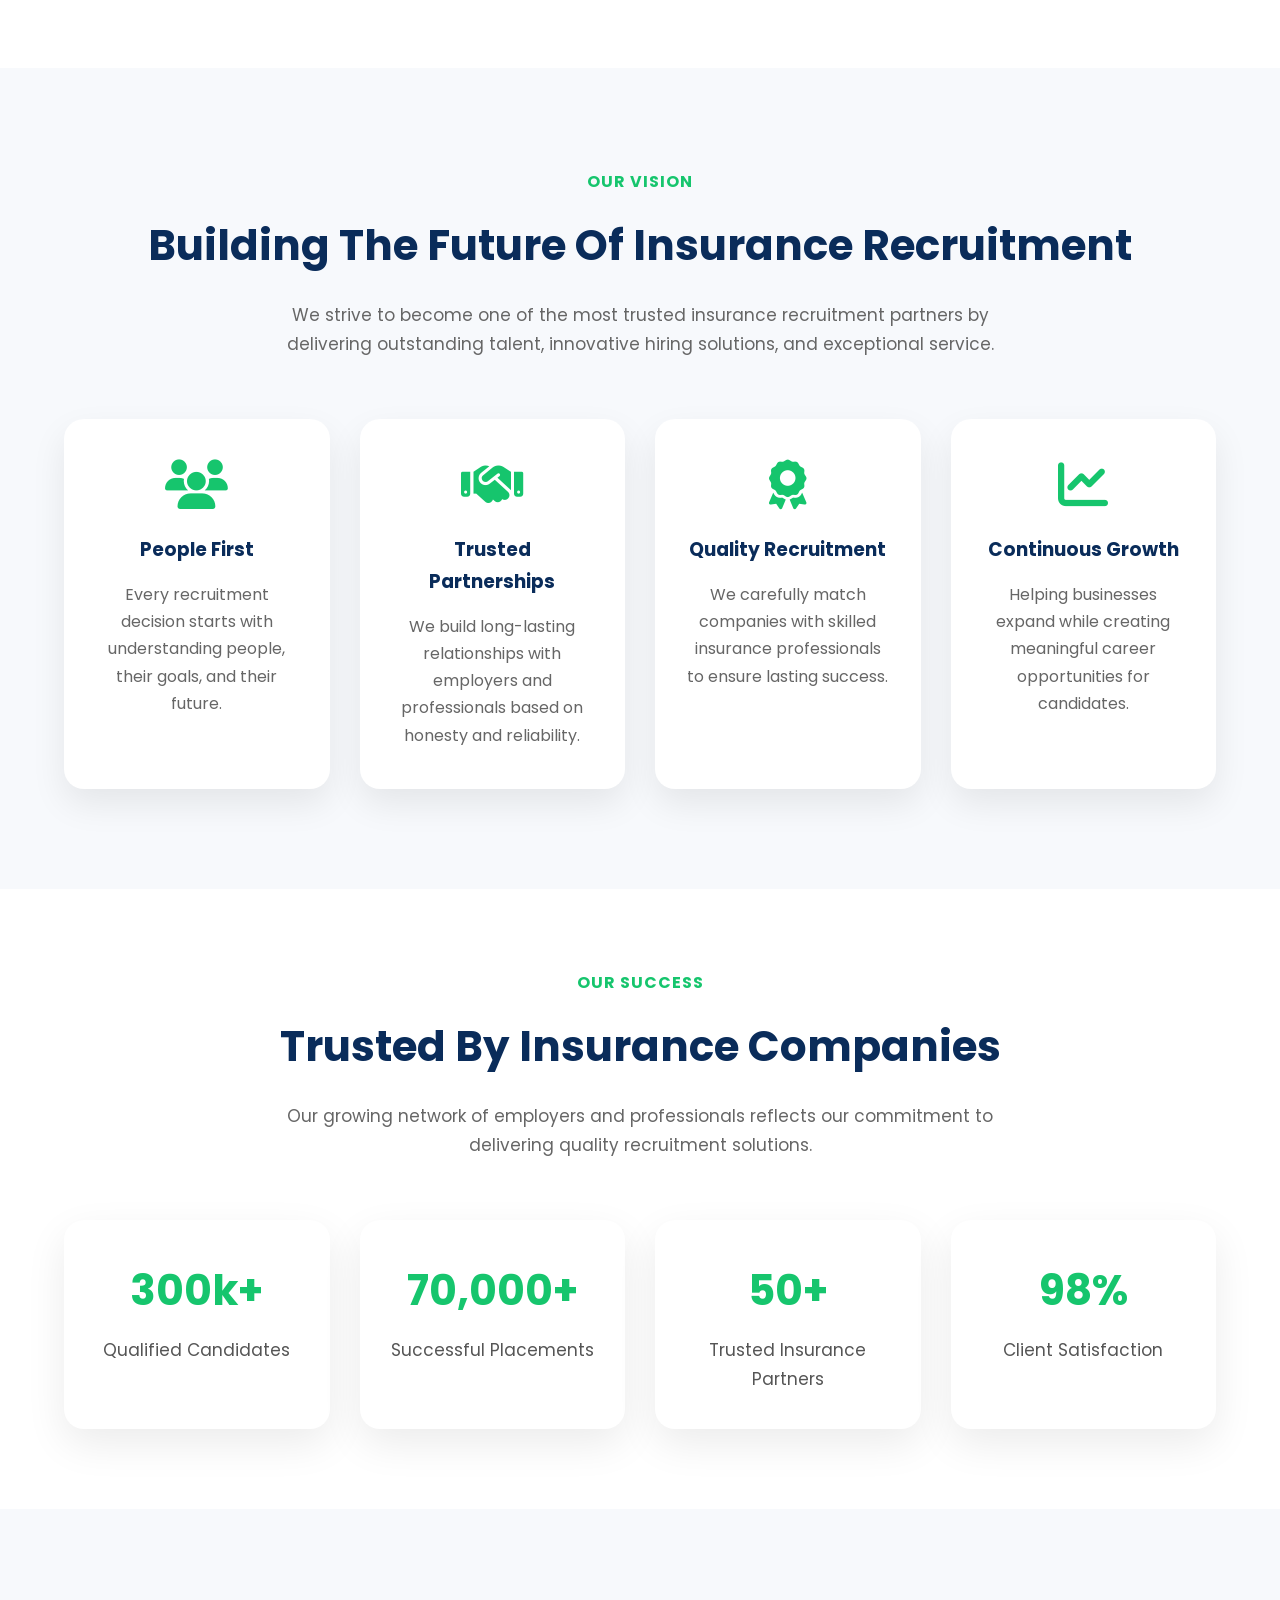
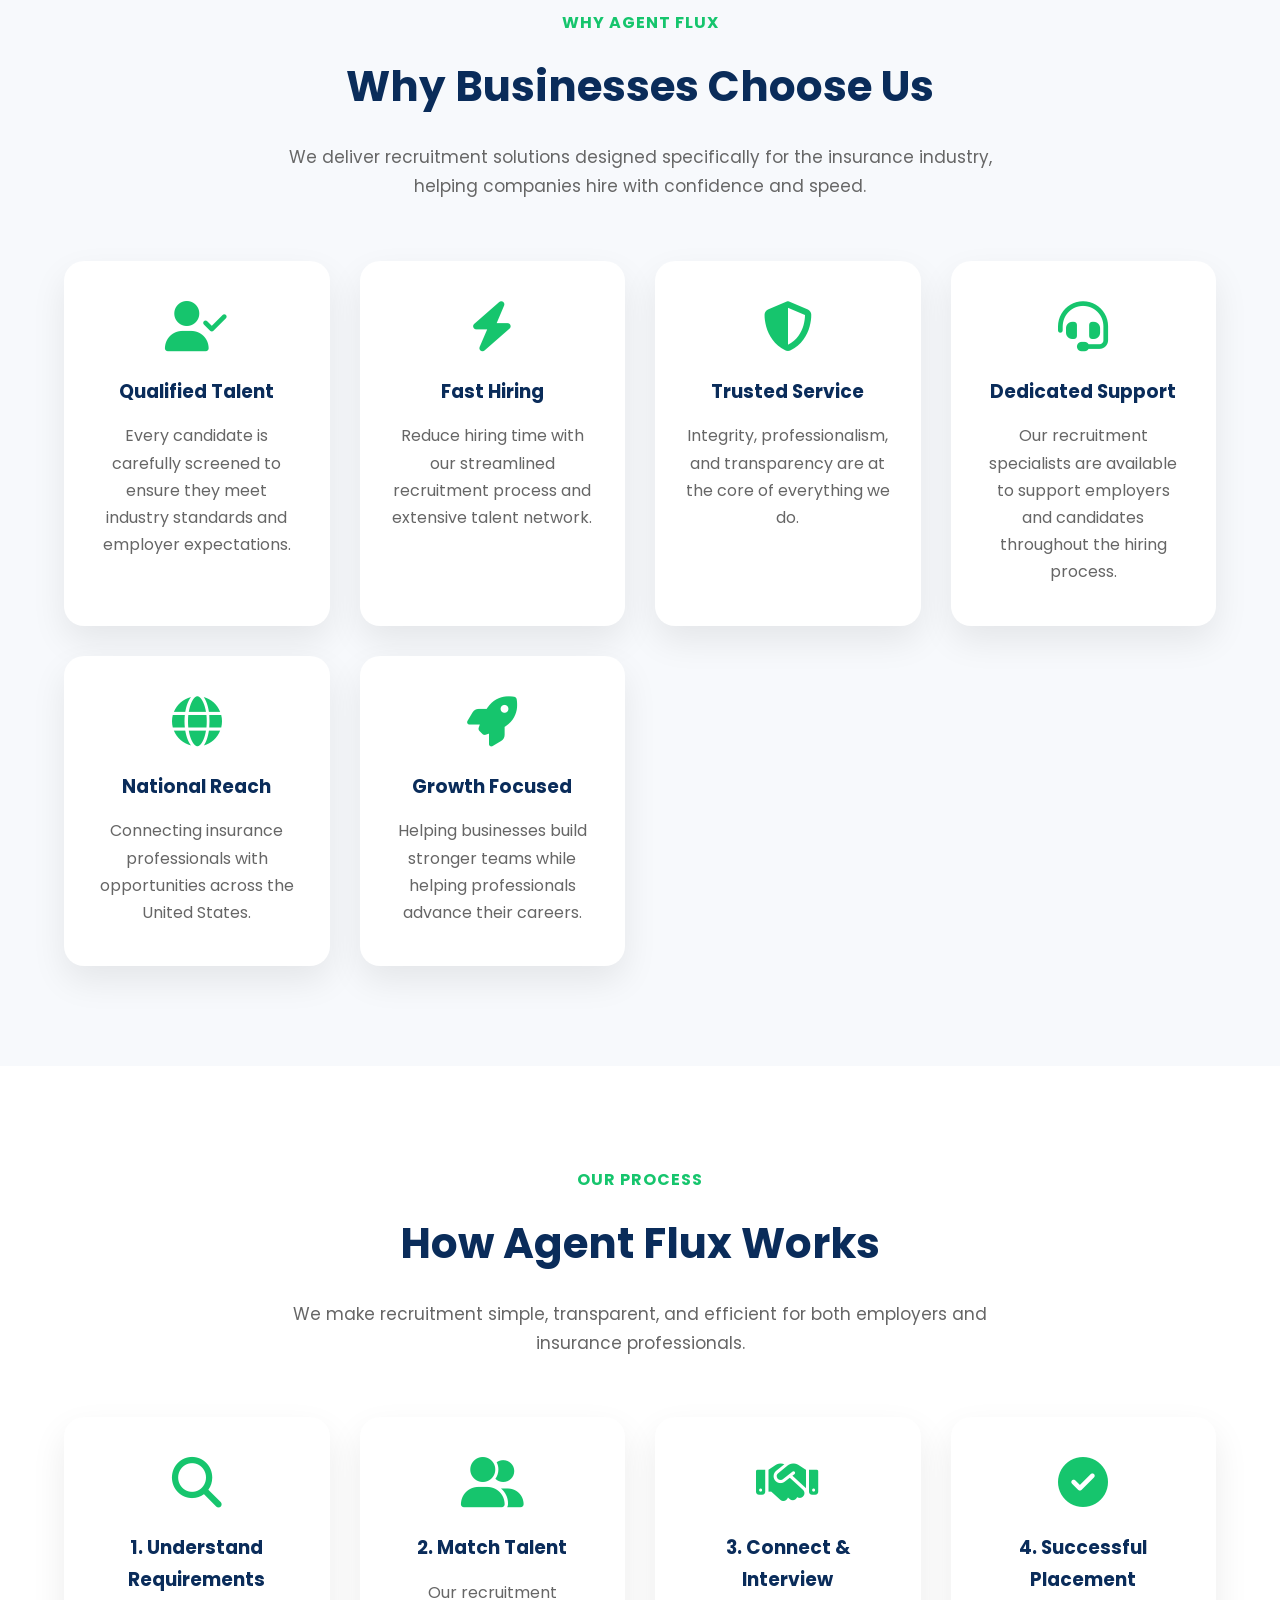
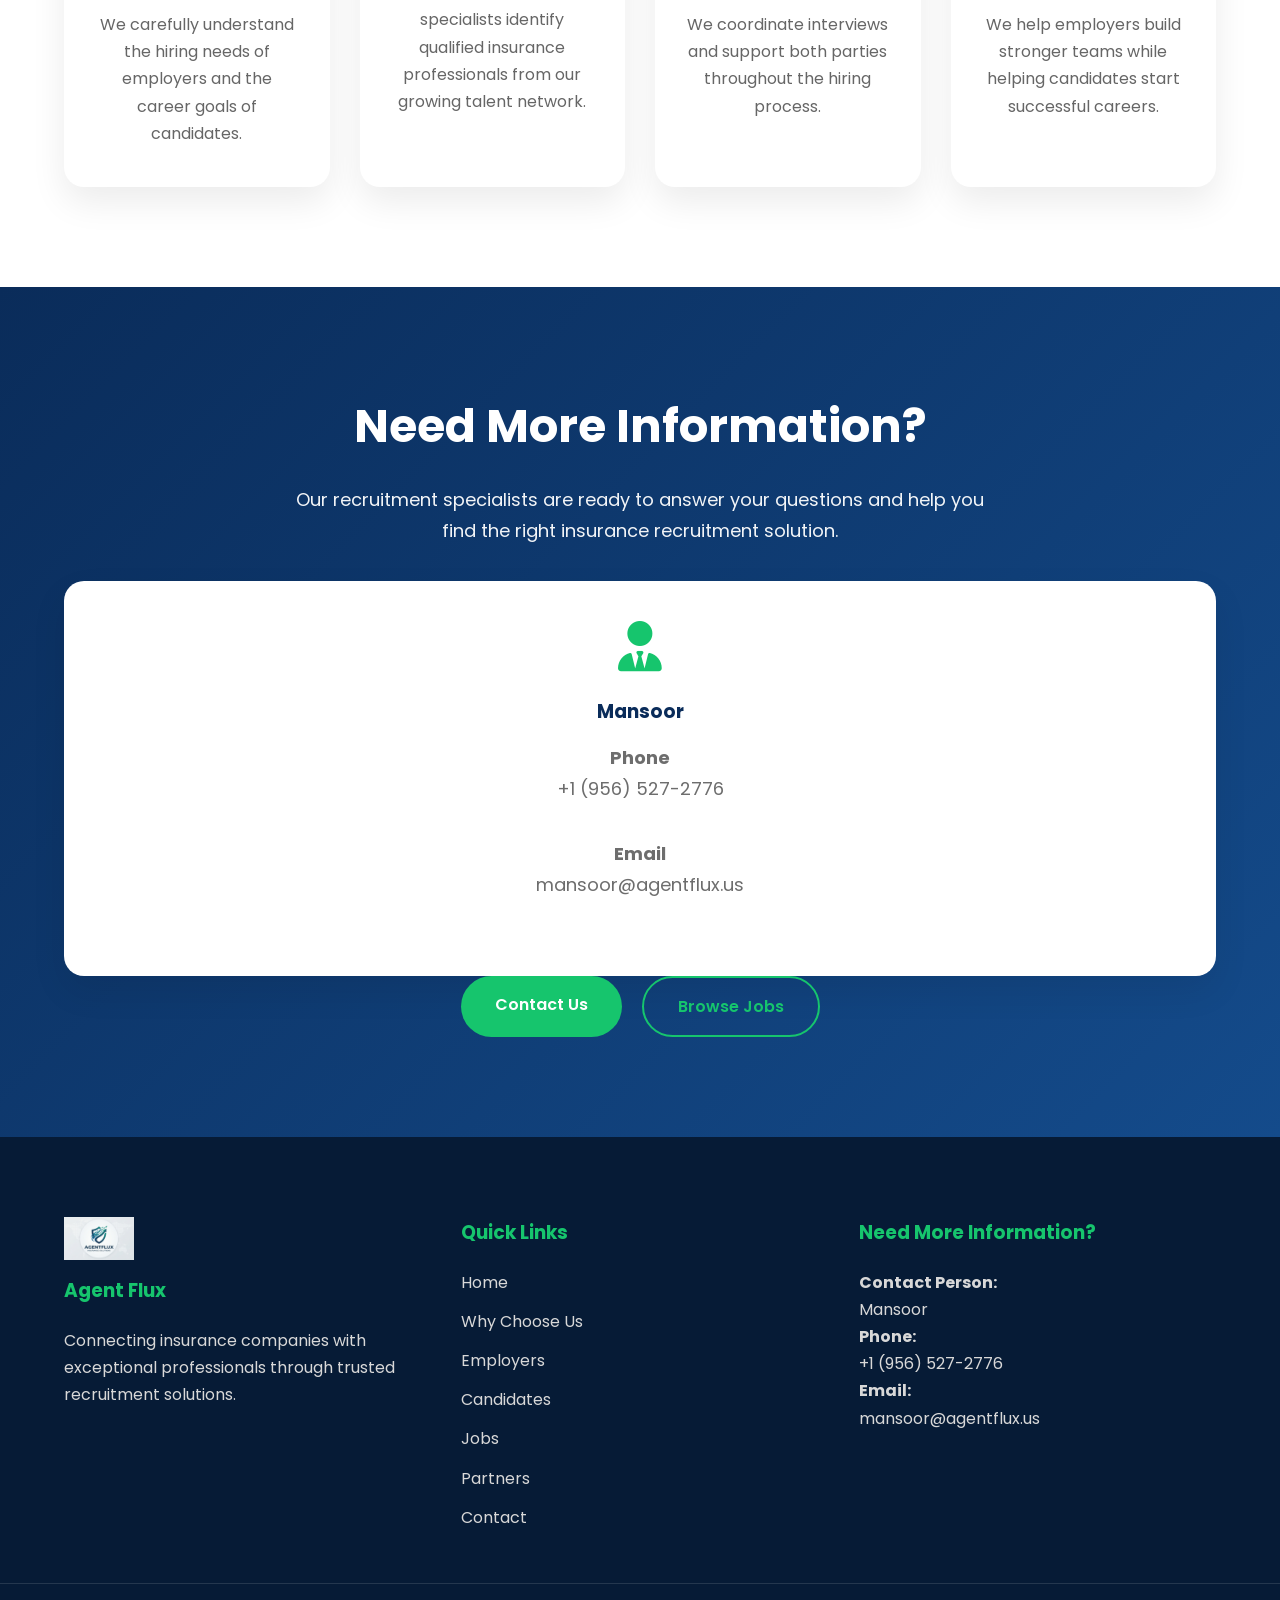
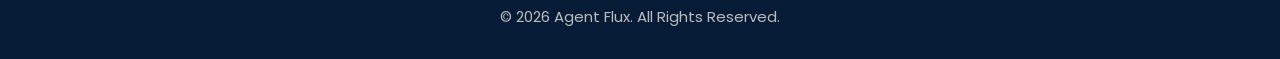
==== commit a1ac5bdb: "fifth" ====
--- a/about.html
+++ b/about.html
@@ -386,7 +386,7 @@
 
             <div class="stat-card">
 
-                <h2>10,000+</h2>
+                <h2>300k+</h2>
 
                 <p>Qualified Candidates</p>
 
@@ -394,7 +394,7 @@
 
             <div class="stat-card">
 
-                <h2>1,500+</h2>
+                <h2>70,000+</h2>
 
                 <p>Successful Placements</p>
 
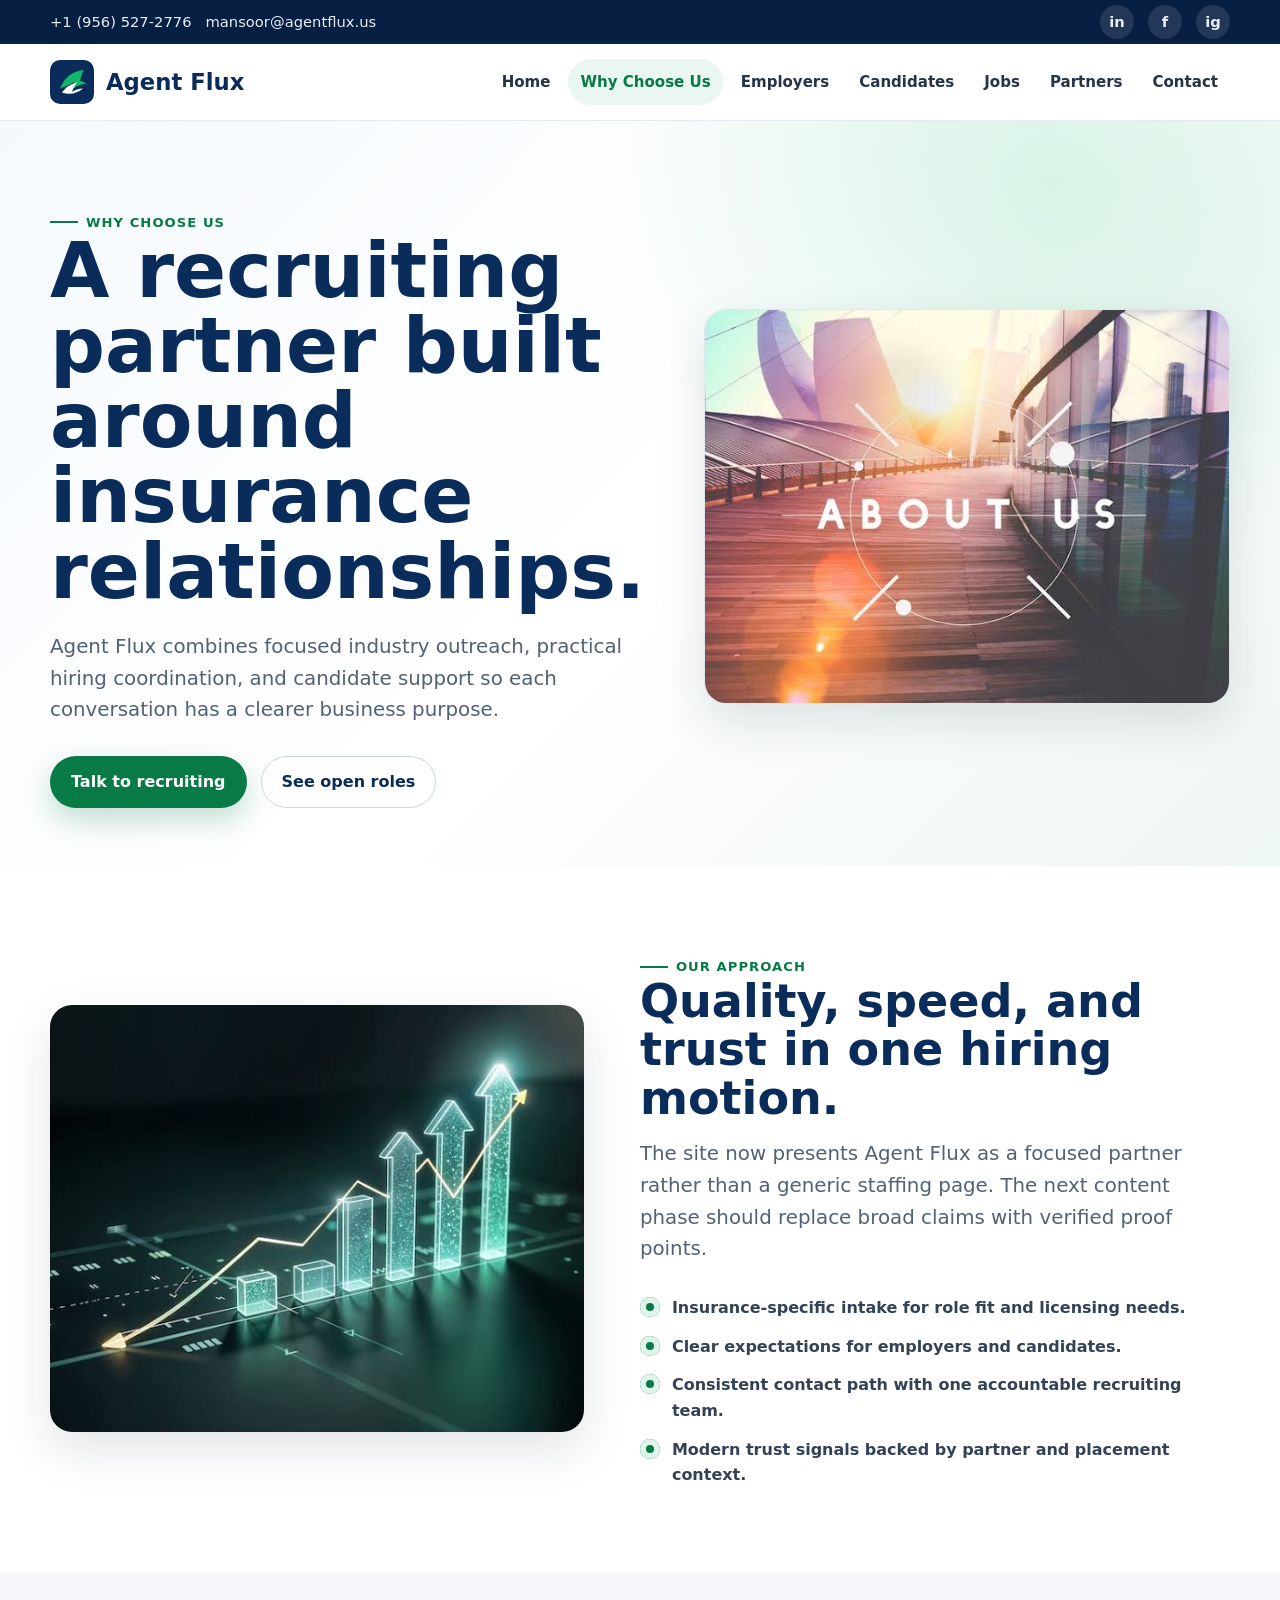
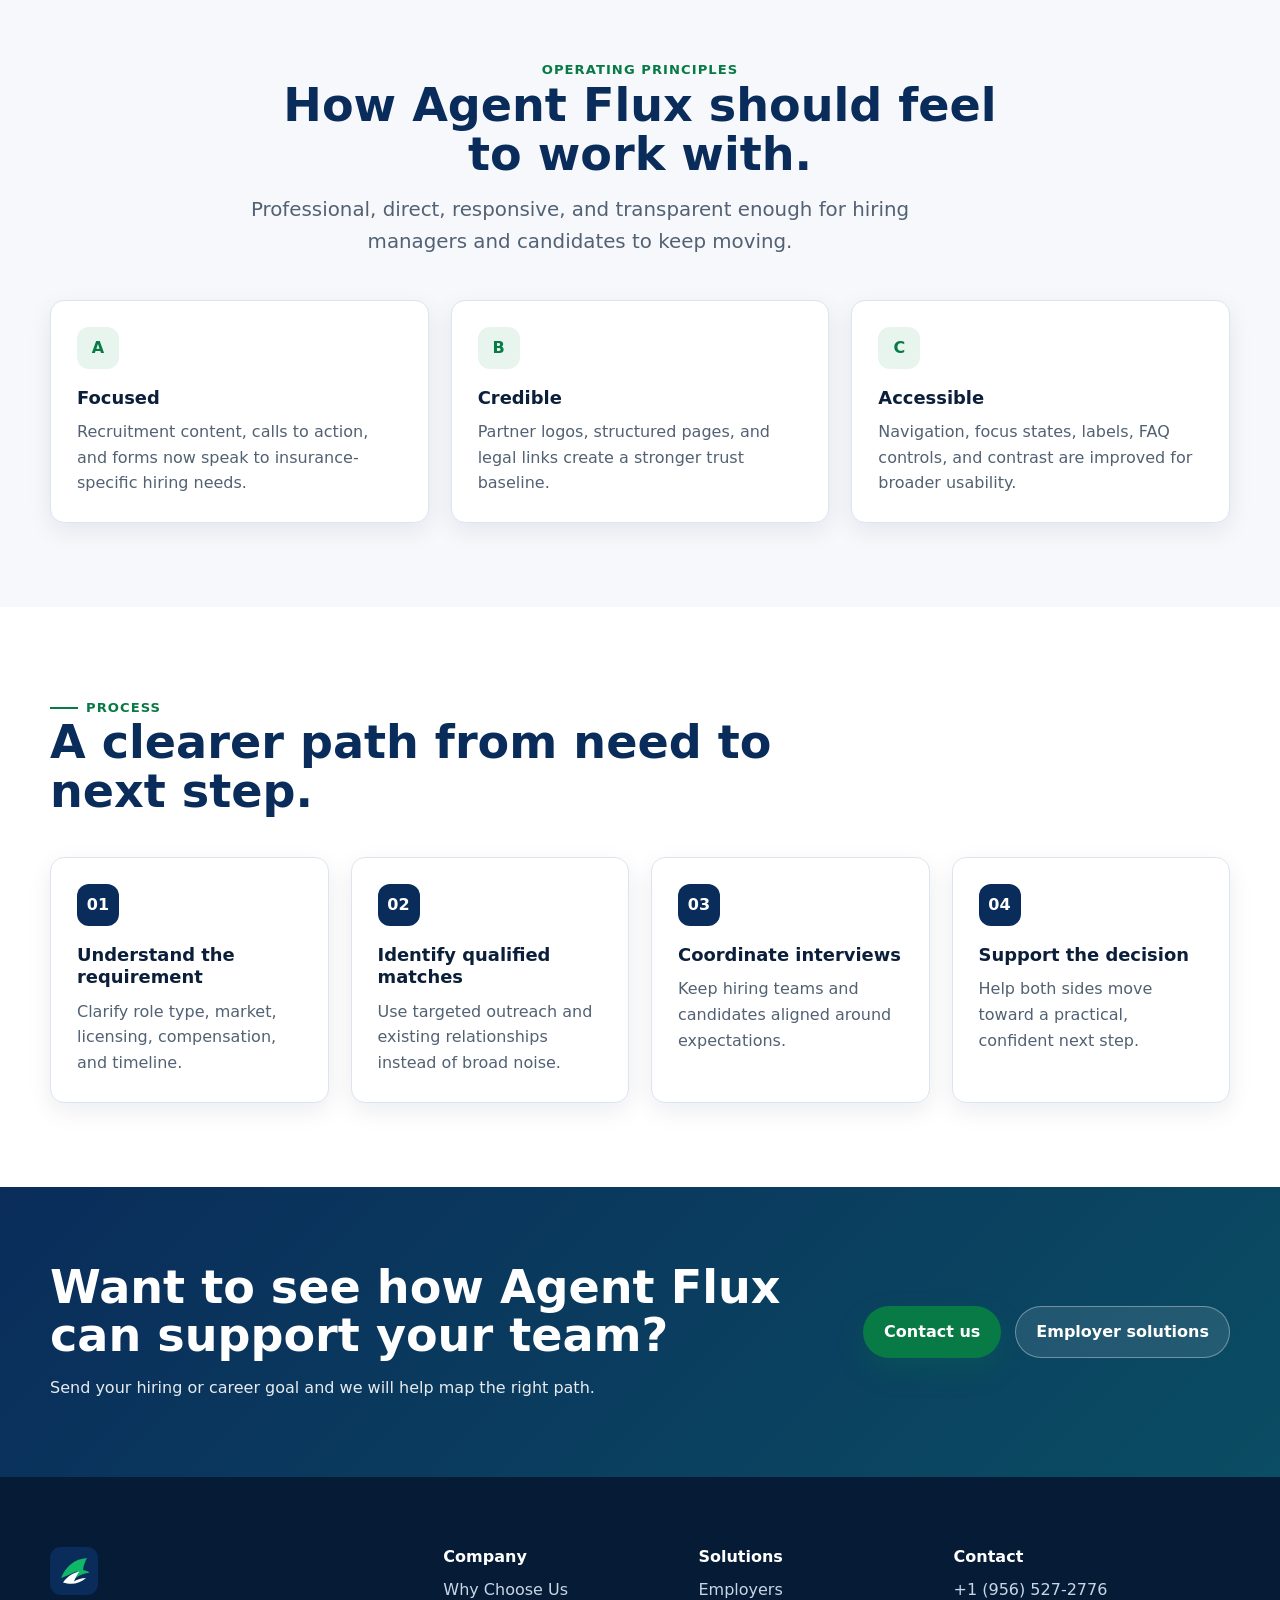
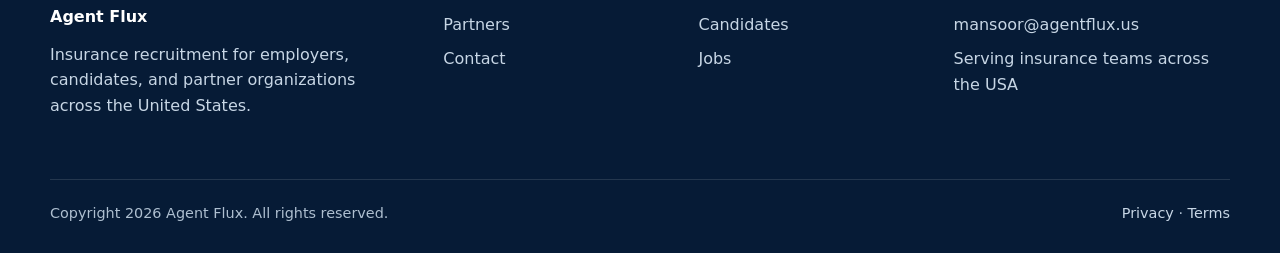
==== commit fc3b9c33: "sixth" ====
--- a/about.html
+++ b/about.html
@@ -1,762 +1,64 @@
-<!DOCTYPE html>
-<html lang="en">
-
-<head>
-
-    <meta charset="UTF-8">
-    <meta name="viewport" content="width=device-width, initial-scale=1.0">
-
-    <title>Why Choose Us | Agent Flux</title>
-
-    <meta name="description"
-        content="Learn why insurance companies and professionals trust Agent Flux for recruitment solutions.">
-
-    <!-- Google Font -->
-    <link rel="preconnect" href="https://fonts.googleapis.com">
-    <link rel="preconnect" href="https://fonts.gstatic.com" crossorigin>
-
-    <link href="https://fonts.googleapis.com/css2?family=Poppins:wght@300;400;500;600;700;800&display=swap"
-        rel="stylesheet">
-
-    <!-- Font Awesome -->
-    <link rel="stylesheet"
-        href="https://cdnjs.cloudflare.com/ajax/libs/font-awesome/6.7.2/css/all.min.css">
-
-    <!-- CSS -->
-    <link rel="stylesheet" href="css/style.css">
-
-    <!-- Favicon -->
-    <link rel="icon" href="images/logo.png">
-
-</head>
-
-<body>
-
-<!-- ================= TOP BAR ================= -->
-
-<div class="top-bar">
-
-    <div class="container">
-
-        <div class="top-left">
-
-            <span>
-                <i class="fa-solid fa-phone"></i>
-                +1 (956) 527-2776
-            </span>
-
-            <span>
-                <i class="fa-solid fa-envelope"></i>
-                mansoor@agentflux.us
-            </span>
-
-        </div>
-
-        <div class="top-right">
-
-            <a href="#"><i class="fab fa-facebook-f"></i></a>
-
-            <a href="#"><i class="fab fa-linkedin-in"></i></a>
-
-            <a href="#"><i class="fab fa-instagram"></i></a>
-
-        </div>
-
-    </div>
-
-</div>
-
-<!-- ================= HEADER ================= -->
-
-<header>
-
-    <div class="container nav-container">
-
-        <a href="index.html" class="logo">
-
-            <img src="images/logo.png" alt="Agent Flux Logo">
-
-            <span>Agent Flux</span>
-
-        </a>
-
-        <nav>
-
-            <ul>
-
-                <li><a href="index.html">Home</a></li>
-
-                <li><a class="active" href="about.html">Why Choose Us</a></li>
-
-                <li><a href="employers.html">Employers</a></li>
-
-                <li><a href="candidates.html">Candidates</a></li>
-
-                <li><a href="jobs.html">Jobs</a></li>
-
-                <li><a href="partners.html">Partners</a></li>
-
-                <li><a href="contact.html">Contact</a></li>
-
-            </ul>
-
-        </nav>
-
-        <div class="menu-btn">
-
-            <i class="fa-solid fa-bars"></i>
-
-        </div>
-
-    </div>
-
-</header>
-
-<!-- ================= HERO ================= -->
-
-<section class="hero">
-
-    <div class="container hero-container">
-
-        <div class="hero-text">
-
-            <span class="hero-subtitle">
-
-                Why Choose Agent Flux
-
-            </span>
-
-            <h1>
-
-                Connecting Great Companies
-                With Exceptional Insurance Talent
-
-            </h1>
-
-            <p>
-
-                Agent Flux is committed to helping insurance organizations
-                recruit licensed professionals while creating rewarding career
-                opportunities for talented candidates across the United States.
-
-            </p>
-
-            <div class="hero-buttons">
-
-                <a href="contact.html" class="btn btn-primary">
-
-                    Contact Us
-
-                </a>
-
-                <a href="jobs.html" class="btn btn-outline">
-
-                    Explore Jobs
-
-                </a>
-
-            </div>
-
-        </div>
-
-        <div class="hero-image">
-
-            <img src="images/about.jpg"
-                 alt="About Agent Flux">
-
-        </div>
-
-    </div>
-
-</section>
-<!-- ================= MISSION ================= -->
-
-<section class="about-preview">
-
-    <div class="container about-grid">
-
-        <div class="about-image">
-
-            <img src="images/about.jpg" alt="Our Mission">
-
-        </div>
-
-        <div class="about-content">
-
-            <span class="section-tag">
-
-                Our Mission
-
-            </span>
-
-            <h2>
-
-                Connecting Insurance Professionals
-                With Leading Companies
-
-            </h2>
-
-            <p>
-
-                Our mission is to simplify insurance recruitment by bringing
-                together qualified professionals and trusted insurance
-                organizations. We focus on building long-term relationships
-                that create success for employers and candidates alike.
-
-            </p>
-
-            <ul class="about-list">
-
-                <li>
-
-                    <i class="fa-solid fa-circle-check"></i>
-
-                    Industry-focused recruitment expertise
-
-                </li>
-
-                <li>
-
-                    <i class="fa-solid fa-circle-check"></i>
-
-                    Fast and efficient hiring process
-
-                </li>
-
-                <li>
-
-                    <i class="fa-solid fa-circle-check"></i>
-
-                    Dedicated employer and candidate support
-
-                </li>
-
-                <li>
-
-                    <i class="fa-solid fa-circle-check"></i>
-
-                    Quality talent with long-term value
-
-                </li>
-
-            </ul>
-
-        </div>
-
-    </div>
-
-</section>
-
-<!-- ================= VISION ================= -->
-
-<section class="services">
-
-    <div class="container">
-
-        <div class="section-header">
-
-            <span>
-
-                Our Vision
-
-            </span>
-
-            <h2>
-
-                Building The Future Of
-                Insurance Recruitment
-
-            </h2>
-
-            <p>
-
-                We strive to become one of the most trusted insurance
-                recruitment partners by delivering outstanding talent,
-                innovative hiring solutions, and exceptional service.
-
-            </p>
-
-        </div>
-
-        <div class="services-grid">
-
-            <div class="service-card">
-
-                <i class="fa-solid fa-users"></i>
-
-                <h3>
-
-                    People First
-
-                </h3>
-
-                <p>
-
-                    Every recruitment decision starts with understanding
-                    people, their goals, and their future.
-
-                </p>
-
-            </div>
-
-            <div class="service-card">
-
-                <i class="fa-solid fa-handshake"></i>
-
-                <h3>
-
-                    Trusted Partnerships
-
-                </h3>
-
-                <p>
-
-                    We build long-lasting relationships with employers
-                    and professionals based on honesty and reliability.
-
-                </p>
-
-            </div>
-
-            <div class="service-card">
-
-                <i class="fa-solid fa-award"></i>
-
-                <h3>
-
-                    Quality Recruitment
-
-                </h3>
-
-                <p>
-
-                    We carefully match companies with skilled insurance
-                    professionals to ensure lasting success.
-
-                </p>
-
-            </div>
-
-            <div class="service-card">
-
-                <i class="fa-solid fa-chart-line"></i>
-
-                <h3>
-
-                    Continuous Growth
-
-                </h3>
-
-                <p>
-
-                    Helping businesses expand while creating meaningful
-                    career opportunities for candidates.
-
-                </p>
-
-            </div>
-
-        </div>
-
-    </div>
-
-</section>
-<!-- ================= COMPANY STATISTICS ================= -->
-
-<section class="stats">
-
-    <div class="container">
-
-        <div class="section-header">
-
-            <span>Our Success</span>
-
-            <h2>Trusted By Insurance Companies</h2>
-
-            <p>
-
-                Our growing network of employers and professionals reflects
-                our commitment to delivering quality recruitment solutions.
-
-            </p>
-
-        </div>
-
-        <div class="stats-grid">
-
-            <div class="stat-card">
-
-                <h2>300k+</h2>
-
-                <p>Qualified Candidates</p>
-
-            </div>
-
-            <div class="stat-card">
-
-                <h2>70,000+</h2>
-
-                <p>Successful Placements</p>
-
-            </div>
-
-            <div class="stat-card">
-
-                <h2>50+</h2>
-
-                <p>Trusted Insurance Partners</p>
-
-            </div>
-
-            <div class="stat-card">
-
-                <h2>98%</h2>
-
-                <p>Client Satisfaction</p>
-
-            </div>
-
-        </div>
-
-    </div>
-
-</section>
-
-<!-- ================= WHY CHOOSE AGENT FLUX ================= -->
-
-<section class="services">
-
-    <div class="container">
-
-        <div class="section-header">
-
-            <span>Why Agent Flux</span>
-
-            <h2>Why Businesses Choose Us</h2>
-
-            <p>
-
-                We deliver recruitment solutions designed specifically
-                for the insurance industry, helping companies hire with
-                confidence and speed.
-
-            </p>
-
-        </div>
-
-        <div class="services-grid">
-
-            <div class="service-card">
-
-                <i class="fa-solid fa-user-check"></i>
-
-                <h3>Qualified Talent</h3>
-
-                <p>
-
-                    Every candidate is carefully screened to ensure they
-                    meet industry standards and employer expectations.
-
-                </p>
-
-            </div>
-
-            <div class="service-card">
-
-                <i class="fa-solid fa-bolt"></i>
-
-                <h3>Fast Hiring</h3>
-
-                <p>
-
-                    Reduce hiring time with our streamlined recruitment
-                    process and extensive talent network.
-
-                </p>
-
-            </div>
-
-            <div class="service-card">
-
-                <i class="fa-solid fa-shield-halved"></i>
-
-                <h3>Trusted Service</h3>
-
-                <p>
-
-                    Integrity, professionalism, and transparency are at
-                    the core of everything we do.
-
-                </p>
-
-            </div>
-
-            <div class="service-card">
-
-                <i class="fa-solid fa-headset"></i>
-
-                <h3>Dedicated Support</h3>
-
-                <p>
-
-                    Our recruitment specialists are available to support
-                    employers and candidates throughout the hiring process.
-
-                </p>
-
-            </div>
-
-            <div class="service-card">
-
-                <i class="fa-solid fa-globe"></i>
-
-                <h3>National Reach</h3>
-
-                <p>
-
-                    Connecting insurance professionals with opportunities
-                    across the United States.
-
-                </p>
-
-            </div>
-
-            <div class="service-card">
-
-                <i class="fa-solid fa-rocket"></i>
-
-                <h3>Growth Focused</h3>
-
-                <p>
-
-                    Helping businesses build stronger teams while helping
-                    professionals advance their careers.
-
-                </p>
-
-            </div>
-
-        </div>
-
-    </div>
-
-</section>
-<!-- ================= RECRUITMENT PROCESS ================= -->
-
-<section class="about-preview">
-
-    <div class="container">
-
-        <div class="section-header">
-
-            <span>Our Process</span>
-
-            <h2>How Agent Flux Works</h2>
-
-            <p>
-
-                We make recruitment simple, transparent, and efficient for
-                both employers and insurance professionals.
-
-            </p>
-
-        </div>
-
-        <div class="services-grid">
-
-            <div class="service-card">
-
-                <i class="fa-solid fa-magnifying-glass"></i>
-
-                <h3>1. Understand Requirements</h3>
-
-                <p>
-
-                    We carefully understand the hiring needs of employers
-                    and the career goals of candidates.
-
-                </p>
-
-            </div>
-
-            <div class="service-card">
-
-                <i class="fa-solid fa-user-group"></i>
-
-                <h3>2. Match Talent</h3>
-
-                <p>
-
-                    Our recruitment specialists identify qualified insurance
-                    professionals from our growing talent network.
-
-                </p>
-
-            </div>
-
-            <div class="service-card">
-
-                <i class="fa-solid fa-handshake"></i>
-
-                <h3>3. Connect & Interview</h3>
-
-                <p>
-
-                    We coordinate interviews and support both parties
-                    throughout the hiring process.
-
-                </p>
-
-            </div>
-
-            <div class="service-card">
-
-                <i class="fa-solid fa-circle-check"></i>
-
-                <h3>4. Successful Placement</h3>
-
-                <p>
-
-                    We help employers build stronger teams while helping
-                    candidates start successful careers.
-
-                </p>
-
-            </div>
-
-        </div>
-
-    </div>
-
-</section>
-
-<!-- ================= NEED MORE INFORMATION ================= -->
-
-<section class="cta">
-
-    <div class="container">
-
-        <h2>Need More Information?</h2>
-
-        <p>
-
-            Our recruitment specialists are ready to answer your questions
-            and help you find the right insurance recruitment solution.
-
-        </p>
-
-        <div class="services-grid">
-
-            <div class="service-card">
-
-                <i class="fa-solid fa-user-tie"></i>
-
-                <h3>Mansoor</h3>
-
-                <p><strong>Phone</strong><br>+1 (956) 527-2776</p>
-
-                <p><strong>Email</strong><br>mansoor@agentflux.us</p>
-
-            </div>
-
-        </div>
-
-        <div class="cta-buttons">
-
-            <a href="contact.html" class="btn btn-primary">
-
-                Contact Us
-
-            </a>
-
-            <a href="jobs.html" class="btn btn-outline">
-
-                Browse Jobs
-
-            </a>
-
-        </div>
-
-    </div>
-
-</section>
-
-<!-- ================= FOOTER ================= -->
-
-<footer>
-
-    <div class="container footer-grid">
-
-        <div class="footer-about">
-
-            <img src="images/logo.png"
-                 alt="Agent Flux Logo"
-                 class="footer-logo">
-
-            <h3>Agent Flux</h3>
-
-            <p>
-
-                Connecting insurance companies with exceptional professionals
-                through trusted recruitment solutions.
-
-            </p>
-
-        </div>
-
-        <div class="footer-links">
-
-            <h3>Quick Links</h3>
-
-            <ul>
-
-                <li><a href="index.html">Home</a></li>
-
-                <li><a href="about.html">Why Choose Us</a></li>
-
-                <li><a href="employers.html">Employers</a></li>
-
-                <li><a href="candidates.html">Candidates</a></li>
-
-                <li><a href="jobs.html">Jobs</a></li>
-
-                <li><a href="partners.html">Partners</a></li>
-
-                <li><a href="contact.html">Contact</a></li>
-
-            </ul>
-
-        </div>
-
-        <div class="footer-contact">
-
-            <h3>Need More Information?</h3>
-
-            <p><strong>Contact Person:</strong><br>Mansoor</p>
-
-            <p><strong>Phone:</strong><br>+1 (956) 527-2776</p>
-
-            <p><strong>Email:</strong><br>mansoor@agentflux.us</p>
-
-        </div>
-
-    </div>
-
-    <div class="copyright">
-
-        <p>
-
-            © 2026 Agent Flux. All Rights Reserved.
-
-        </p>
-
-    </div>
-
-</footer>
-
-<!-- JavaScript -->
-
-<script src="js/script.js"></script>
-
-</body>
-</html>
+<!doctype html>
+<html lang="en">
+<head>
+  <meta charset="utf-8">
+  <meta name="viewport" content="width=device-width, initial-scale=1">
+  <title>Why Choose Agent Flux | Insurance Recruiting Partner</title>
+  <meta name="description" content="Learn how Agent Flux helps insurance employers and candidates build better hiring relationships across the United States.">
+  <link rel="canonical" href="https://agentflux.us/about.html">
+  <meta property="og:title" content="Why Choose Agent Flux">
+  <meta property="og:description" content="Focused insurance recruitment for employers and candidates.">
+  <meta property="og:type" content="website">
+  <meta property="og:url" content="https://agentflux.us/about.html">
+  <meta property="og:image" content="https://agentflux.us/images/employer-team.jpg">
+  <meta name="twitter:card" content="summary_large_image">
+  <link rel="icon" href="images/agent-flux-mark.svg" type="image/svg+xml">
+  <link rel="stylesheet" href="css/style.css">
+  <script type="application/ld+json">
+  {"@context":"https://schema.org","@type":"BreadcrumbList","itemListElement":[{"@type":"ListItem","position":1,"name":"Home","item":"https://agentflux.us/"},{"@type":"ListItem","position":2,"name":"Why Choose Us","item":"https://agentflux.us/about.html"}]}
+  </script>
+</head>
+<body>
+  <a class="skip-link" href="#main">Skip to content</a>
+  <div class="top-bar"><div class="container top-bar__inner"><div class="contact-strip"><a href="tel:+19565272776">+1 (956) 527-2776</a><a href="mailto:mansoor@agentflux.us">mansoor@agentflux.us</a></div><div class="social-links" aria-label="Social links"><a href="https://www.linkedin.com/" aria-label="Agent Flux on LinkedIn">in</a><a href="https://www.facebook.com/" aria-label="Agent Flux on Facebook">f</a><a href="https://www.instagram.com/" aria-label="Agent Flux on Instagram">ig</a></div></div></div>
+  <header class="site-header"><div class="container nav-shell"><a class="logo" href="index.html"><img src="images/agent-flux-mark.svg" width="44" height="44" alt=""><span>Agent Flux</span></a><button class="menu-toggle" type="button" data-menu-toggle aria-expanded="false" aria-controls="site-nav" aria-label="Open navigation"><span></span></button><nav class="site-nav" id="site-nav" data-site-nav aria-label="Primary navigation"><a href="index.html">Home</a><a class="active" href="about.html">Why Choose Us</a><a href="employers.html">Employers</a><a href="candidates.html">Candidates</a><a href="jobs.html">Jobs</a><a href="partners.html">Partners</a><a href="contact.html">Contact</a></nav></div></header>
+  <main id="main">
+    <section class="hero hero--compact">
+      <div class="container hero-grid">
+        <div><span class="eyebrow">Why choose us</span><h1>A recruiting partner built around insurance relationships.</h1><p class="lead">Agent Flux combines focused industry outreach, practical hiring coordination, and candidate support so each conversation has a clearer business purpose.</p><div class="hero-actions"><a class="btn btn-primary" href="contact.html">Talk to recruiting</a><a class="btn btn-secondary" href="jobs.html">See open roles</a></div></div>
+        <div class="visual-card"><img src="images/partners/about.jpg" width="668" height="459" alt="Recruitment team collaborating on insurance hiring"></div>
+      </div>
+    </section>
+    <section class="section-alt">
+      <div class="container split">
+        <img src="images/business-growth.jpg" width="670" height="458" loading="lazy" decoding="async" alt="Business growth planning for insurance teams">
+        <div><span class="section-kicker">Our approach</span><h2>Quality, speed, and trust in one hiring motion.</h2><p class="lead">The site now presents Agent Flux as a focused partner rather than a generic staffing page. The next content phase should replace broad claims with verified proof points.</p><ul class="check-list"><li>Insurance-specific intake for role fit and licensing needs.</li><li>Clear expectations for employers and candidates.</li><li>Consistent contact path with one accountable recruiting team.</li><li>Modern trust signals backed by partner and placement context.</li></ul></div>
+      </div>
+    </section>
+    <section>
+      <div class="container">
+        <div class="section-head center"><span class="section-kicker">Operating principles</span><h2>How Agent Flux should feel to work with.</h2><p class="lead">Professional, direct, responsive, and transparent enough for hiring managers and candidates to keep moving.</p></div>
+        <div class="grid grid-3">
+          <article class="card"><span class="icon-badge">A</span><h3>Focused</h3><p>Recruitment content, calls to action, and forms now speak to insurance-specific hiring needs.</p></article>
+          <article class="card"><span class="icon-badge">B</span><h3>Credible</h3><p>Partner logos, structured pages, and legal links create a stronger trust baseline.</p></article>
+          <article class="card"><span class="icon-badge">C</span><h3>Accessible</h3><p>Navigation, focus states, labels, FAQ controls, and contrast are improved for broader usability.</p></article>
+        </div>
+      </div>
+    </section>
+    <section class="section-alt process">
+      <div class="container">
+        <div class="section-head"><span class="section-kicker">Process</span><h2>A clearer path from need to next step.</h2></div>
+        <div class="grid grid-4">
+          <article class="card"><h3>Understand the requirement</h3><p>Clarify role type, market, licensing, compensation, and timeline.</p></article>
+          <article class="card"><h3>Identify qualified matches</h3><p>Use targeted outreach and existing relationships instead of broad noise.</p></article>
+          <article class="card"><h3>Coordinate interviews</h3><p>Keep hiring teams and candidates aligned around expectations.</p></article>
+          <article class="card"><h3>Support the decision</h3><p>Help both sides move toward a practical, confident next step.</p></article>
+        </div>
+      </div>
+    </section>
+    <section class="cta"><div class="container cta-grid"><div><h2>Want to see how Agent Flux can support your team?</h2><p>Send your hiring or career goal and we will help map the right path.</p></div><div class="cta-actions"><a class="btn btn-primary" href="contact.html">Contact us</a><a class="btn btn-secondary" href="employers.html">Employer solutions</a></div></div></section>
+  </main>
+  <footer class="site-footer"><div class="container footer-grid"><div class="footer-brand"><img src="images/agent-flux-mark.svg" width="48" height="48" alt=""><h2>Agent Flux</h2><p>Insurance recruitment for employers, candidates, and partner organizations across the United States.</p></div><div><h3>Company</h3><ul><li><a href="about.html">Why Choose Us</a></li><li><a href="partners.html">Partners</a></li><li><a href="contact.html">Contact</a></li></ul></div><div><h3>Solutions</h3><ul><li><a href="employers.html">Employers</a></li><li><a href="candidates.html">Candidates</a></li><li><a href="jobs.html">Jobs</a></li></ul></div><div><h3>Contact</h3><ul><li><a href="tel:+19565272776">+1 (956) 527-2776</a></li><li><a href="mailto:mansoor@agentflux.us">mansoor@agentflux.us</a></li><li>Serving insurance teams across the USA</li></ul></div></div><div class="container footer-bottom"><span>Copyright 2026 Agent Flux. All rights reserved.</span><span><a href="privacy.html">Privacy</a> · <a href="terms.html">Terms</a></span></div></footer>
+  <script src="js/script.js" defer></script>
+</body>
+</html>
--- a/css/style.css
+++ b/css/style.css
@@ -1,905 +1,1021 @@
-/* ==========================================
-   AGENT FLUX
-   Main Stylesheet
-========================================== */
-
-*{
-    margin:0;
-    padding:0;
-    box-sizing:border-box;
-}
-
-html{
-    scroll-behavior:smooth;
-}
-
-body{
-    font-family:'Poppins',sans-serif;
-    background:#f7f9fc;
-    color:#222;
-    line-height:1.7;
-    overflow-x:hidden;
-}
-
-img{
-    max-width:100%;
-    display:block;
-}
-
-a{
-    text-decoration:none;
-    transition:.3s;
-}
-
-ul{
-    list-style:none;
-}
-
-.container{
-    width:90%;
-    max-width:1300px;
-    margin:auto;
-}
-
-/*========================
-TOP BAR
-=========================*/
-
-.top-bar{
-
-    background:#0a2c5a;
-
-    color:white;
-
-    padding:12px 0;
-
-    font-size:15px;
-
-}
-
-.top-bar .container{
-
-    display:flex;
-
-    justify-content:space-between;
-
-    align-items:center;
-
-    flex-wrap:wrap;
-
-}
-
-.top-left{
-
-    display:flex;
-
-    gap:25px;
-
-}
-
-.top-left span{
-
-    display:flex;
-
-    align-items:center;
-
-    gap:8px;
-
-}
-
-.top-right{
-
-    display:flex;
-
-    gap:15px;
-
-}
-
-.top-right a{
-
-    color:white;
-
-    width:38px;
-
-    height:38px;
-
-    display:flex;
-
-    align-items:center;
-
-    justify-content:center;
-
-    border-radius:50%;
-
-    background:rgba(255,255,255,.15);
-
-}
-
-.top-right a:hover{
-
-    background:#16c56d;
-
-    transform:translateY(-4px);
-
-}
-
-/*========================
-HEADER
-=========================*/
-
-header{
-
-    background:white;
-
-    position:sticky;
-
-    top:0;
-
-    z-index:999;
-
-    box-shadow:0 5px 20px rgba(0,0,0,.08);
-
-}
-
-.nav-container{
-
-    display:flex;
-
-    justify-content:space-between;
-
-    align-items:center;
-
-    padding:18px 0;
-
-}
-
-.logo{
-
-    display:flex;
-
-    align-items:center;
-
-    gap:12px;
-
-    color:#0a2c5a;
-
-    font-size:28px;
-
-    font-weight:700;
-
-}
-
-.logo img{
-
-    width:58px;
-
-}
-
-nav ul{
-
-    display:flex;
-
-    gap:32px;
-
-}
-
-nav ul li a{
-
-    color:#333;
-
-    font-weight:600;
-
-    position:relative;
-
-}
-
-nav ul li a::after{
-
-    content:"";
-
-    position:absolute;
-
-    left:0;
-
-    bottom:-8px;
-
-    width:0;
-
-    height:3px;
-
-    background:#16c56d;
-
-    transition:.3s;
-
-}
-
-nav ul li a:hover::after,
-
-nav ul li a.active::after{
-
-    width:100%;
-
-}
-
-nav ul li a:hover,
-
-nav ul li a.active{
-
-    color:#16c56d;
-
-}
-
-.menu-btn{
-
-    display:none;
-
-    font-size:28px;
-
-    cursor:pointer;
-
-}
-
-/*========================
-HERO
-=========================*/
-
-.hero{
-
-    padding:90px 0;
-
-    background:linear-gradient(135deg,#eef6ff,#ffffff);
-
-}
-
-.hero-container{
-
-    display:grid;
-
-    grid-template-columns:1fr 1fr;
-
-    gap:60px;
-
-    align-items:center;
-
-}
-
-.hero-subtitle{
-
-    display:inline-block;
-
-    color:#16c56d;
-
-    font-weight:700;
-
-    margin-bottom:15px;
-
-}
-
-.hero-text h1{
-
-    font-size:56px;
-
-    line-height:1.15;
-
-    color:#0a2c5a;
-
-    margin-bottom:20px;
-
-}
-
-.hero-text p{
-
-    font-size:18px;
-
-    color:#555;
-
-    margin-bottom:35px;
-
-}
-
-.hero-image img{
-
-    border-radius:25px;
-
-    box-shadow:0 20px 40px rgba(0,0,0,.12);
-
-}
-
-/*========================
-BUTTONS
-=========================*/
-
-.hero-buttons{
-
-    display:flex;
-
-    gap:20px;
-
-}
-
-.btn{
-
-    display:inline-block;
-
-    padding:15px 34px;
-
-    border-radius:50px;
-
-    font-weight:600;
-
-}
-
-.btn-primary{
-
-    background:#16c56d;
-
-    color:white;
-
-}
-
-.btn-primary:hover{
-
-    background:#11a85c;
-
-    transform:translateY(-4px);
-
-}
-
-.btn-outline{
-
-    border:2px solid #16c56d;
-
-    color:#16c56d;
-
-}
-
-.btn-outline:hover{
-
-    background:#16c56d;
-
-    color:white;
-
-}
-/*========================
-STATISTICS
-=========================*/
-
-.stats{
-
-    padding:80px 0;
-
-    background:white;
-
-}
-
-.stats-grid{
-
-    display:grid;
-
-    grid-template-columns:repeat(auto-fit,minmax(220px,1fr));
-
-    gap:30px;
-
-}
-
-.stat-card{
-
-    background:#fff;
-
-    padding:35px 25px;
-
-    text-align:center;
-
-    border-radius:20px;
-
-    box-shadow:0 15px 40px rgba(0,0,0,.08);
-
-    transition:.35s;
-
-}
-
-.stat-card:hover{
-
-    transform:translateY(-10px);
-
-    box-shadow:0 20px 45px rgba(0,0,0,.15);
-
-}
-
-.stat-card h2{
-
-    font-size:42px;
-
-    color:#16c56d;
-
-    margin-bottom:10px;
-
-}
-
-.stat-card p{
-
-    color:#555;
-
-    font-size:17px;
-
-}
-
-/*========================
-SECTION HEADER
-=========================*/
-
-.section-header{
-
-    text-align:center;
-
-    margin-bottom:60px;
-
-}
-
-.section-header span{
-
-    color:#16c56d;
-
-    font-weight:700;
-
-    text-transform:uppercase;
-
-    letter-spacing:1px;
-
-}
-
-.section-header h2{
-
-    margin-top:15px;
-
-    font-size:42px;
-
-    color:#0a2c5a;
-
-}
-
-.section-header p{
-
-    max-width:750px;
-
-    margin:20px auto 0;
-
-    color:#666;
-
-    font-size:17px;
-
-}
-
-/*========================
-SERVICES
-=========================*/
-
-.services{
-
-    padding:100px 0;
-
-    background:#f7f9fc;
-
-}
-
-.services-grid{
-
-    display:grid;
-
-    grid-template-columns:repeat(auto-fit,minmax(260px,1fr));
-
-    gap:30px;
-
-}
-
-.service-card{
-
-    background:white;
-
-    padding:40px 30px;
-
-    border-radius:20px;
-
-    text-align:center;
-
-    transition:.35s;
-
-    box-shadow:0 15px 35px rgba(0,0,0,.08);
-
-}
-
-.service-card:hover{
-
-    transform:translateY(-12px);
-
-    box-shadow:0 20px 45px rgba(0,0,0,.15);
-
-}
-
-.service-card i{
-
-    font-size:50px;
-
-    color:#16c56d;
-
-    margin-bottom:25px;
-
-}
-
-.service-card h3{
-
-    margin-bottom:15px;
-
-    color:#0a2c5a;
-
-}
-
-.service-card p{
-
-    color:#666;
-
-}
-
-/*========================
-ABOUT PREVIEW
-=========================*/
-
-.about-preview{
-
-    padding:100px 0;
-
-    background:white;
-
-}
-
-.about-grid{
-
-    display:grid;
-
-    grid-template-columns:1fr 1fr;
-
-    gap:60px;
-
-    align-items:center;
-
-}
-
-.about-image img{
-
-    border-radius:25px;
-
-    box-shadow:0 20px 45px rgba(0,0,0,.15);
-
-}
-
-.section-tag{
-
-    color:#16c56d;
-
-    font-weight:700;
-
-    text-transform:uppercase;
-
-}
-
-.about-content h2{
-
-    margin:20px 0;
-
-    font-size:42px;
-
-    color:#0a2c5a;
-
-}
-
-.about-content p{
-
-    color:#666;
-
-    margin-bottom:25px;
-
-}
-
-.about-list{
-
-    margin-bottom:35px;
-
-}
-
-.about-list li{
-
-    display:flex;
-
-    align-items:center;
-
-    gap:12px;
-
-    margin-bottom:15px;
-
-    color:#444;
-
-}
-
-.about-list i{
-
-    color:#16c56d;
-
-}
-/*========================
-CALL TO ACTION
-=========================*/
-
-.cta{
-
-    padding:100px 0;
-
-    background:linear-gradient(135deg,#0a2c5a,#144b8b);
-
-    color:#fff;
-
-    text-align:center;
-
-}
-
-.cta h2{
-
-    font-size:46px;
-
-    margin-bottom:20px;
-
-}
-
-.cta p{
-
-    max-width:700px;
-
-    margin:0 auto 35px;
-
-    font-size:18px;
-
-    opacity:.95;
-
-}
-
-.cta-buttons{
-
-    display:flex;
-
-    justify-content:center;
-
-    gap:20px;
-
-    flex-wrap:wrap;
-
-}
-
-/*========================
-FOOTER
-=========================*/
-
-footer{
-
-    background:#061b36;
-
-    color:#fff;
-
-    padding:80px 0 30px;
-
-}
-
-.footer-grid{
-
-    display:grid;
-
-    grid-template-columns:repeat(auto-fit,minmax(260px,1fr));
-
-    gap:40px;
-
-    margin-bottom:40px;
-
-}
-
-.footer-logo{
-
-    width:70px;
-
-    margin-bottom:15px;
-
-}
-
-.footer-about h3,
-.footer-links h3,
-.footer-contact h3{
-
-    margin-bottom:20px;
-
-    color:#16c56d;
-
-}
-
-.footer-about p,
-.footer-contact p{
-
-    color:#d8d8d8;
-
-}
-
-.footer-links ul li{
-
-    margin-bottom:12px;
-
-}
-
-.footer-links ul li a{
-
-    color:#d8d8d8;
-
-}
-
-.footer-links ul li a:hover{
-
-    color:#16c56d;
-
-    padding-left:8px;
-
-}
-
-.copyright{
-
-    border-top:1px solid rgba(255,255,255,.12);
-
-    text-align:center;
-
-    padding-top:20px;
-
-    color:#bbb;
-
-    font-size:15px;
-
-}
-
-/*========================
-ANIMATIONS
-=========================*/
-
-.hero-image img,
-.about-image img,
-.service-card,
-.stat-card{
-
-    transition:.4s ease;
-
-}
-
-.hero-image img:hover,
-.about-image img:hover{
-
-    transform:scale(1.03);
-
-}
-
-@keyframes fadeUp{
-
-    from{
-
-        opacity:0;
-
-        transform:translateY(40px);
-
-    }
-
-    to{
-
-        opacity:1;
-
-        transform:translateY(0);
-
-    }
-
-}
-
-.hero-text,
-.hero-image,
-.service-card,
-.stat-card,
-.about-content{
-
-    animation:fadeUp .8s ease;
-
-}
-
-/*========================
-RESPONSIVE
-=========================*/
-
-@media(max-width:992px){
-
-.hero-container,
-.about-grid{
-
-    grid-template-columns:1fr;
-
-    text-align:center;
-
-}
-
-.hero-buttons{
-
-    justify-content:center;
-
-}
-
-.about-list li{
-
-    justify-content:center;
-
-}
-
-nav{
-
-    display:none;
-
-}
-
-.menu-btn{
-
-    display:block;
-
-}
-
-}
-
-@media(max-width:768px){
-
-.hero-text h1{
-
-    font-size:38px;
-
-}
-
-.section-header h2,
-.about-content h2,
-.cta h2{
-
-    font-size:32px;
-
-}
-
-.top-bar .container{
-
-    flex-direction:column;
-
-    gap:12px;
-
-}
-
-.top-left{
-
-    justify-content:center;
-
-}
-
-.stats-grid,
-.services-grid,
-.footer-grid{
-
-    grid-template-columns:1fr;
-
-}
-
-.btn{
-
-    width:100%;
-
-    text-align:center;
-
-}
-
-.hero-buttons,
-.cta-buttons{
-
-    flex-direction:column;
-
-}
-
-}+/* Agent Flux modern static site */
+
+:root {
+  color-scheme: light;
+  --bg: #f6f8fb;
+  --surface: #ffffff;
+  --surface-alt: #eef4f8;
+  --ink: #0b1f3a;
+  --muted: #526173;
+  --subtle: #718095;
+  --line: #dce5ee;
+  --brand: #0a2c5a;
+  --brand-2: #123f79;
+  --accent: #087a46;
+  --accent-2: #0fb768;
+  --warning: #b45309;
+  --radius-sm: 8px;
+  --radius: 14px;
+  --radius-lg: 22px;
+  --shadow-sm: 0 8px 24px rgba(12, 31, 58, 0.08);
+  --shadow: 0 18px 48px rgba(12, 31, 58, 0.12);
+  --max: 1180px;
+}
+
+* {
+  box-sizing: border-box;
+}
+
+html {
+  scroll-behavior: smooth;
+}
+
+body {
+  margin: 0;
+  font-family: Inter, ui-sans-serif, system-ui, -apple-system, BlinkMacSystemFont, "Segoe UI", sans-serif;
+  color: var(--ink);
+  background: var(--bg);
+  line-height: 1.6;
+  text-rendering: optimizeLegibility;
+}
+
+body.nav-open {
+  overflow: hidden;
+}
+
+img {
+  display: block;
+  max-width: 100%;
+  height: auto;
+}
+
+a {
+  color: inherit;
+  text-decoration: none;
+}
+
+button,
+input,
+textarea,
+select {
+  font: inherit;
+}
+
+button {
+  cursor: pointer;
+}
+
+:focus-visible {
+  outline: 3px solid rgba(8, 122, 70, 0.45);
+  outline-offset: 3px;
+}
+
+.skip-link {
+  position: fixed;
+  left: 16px;
+  top: 16px;
+  z-index: 1000;
+  padding: 10px 14px;
+  border-radius: var(--radius-sm);
+  background: var(--ink);
+  color: #fff;
+  transform: translateY(-140%);
+  transition: transform 0.2s ease;
+}
+
+.skip-link:focus {
+  transform: translateY(0);
+}
+
+.container {
+  width: min(calc(100% - 40px), var(--max));
+  margin-inline: auto;
+}
+
+.top-bar {
+  background: #071f43;
+  color: #f6fbff;
+  font-size: 0.92rem;
+}
+
+.top-bar__inner {
+  min-height: 44px;
+  display: flex;
+  align-items: center;
+  justify-content: space-between;
+  gap: 16px;
+}
+
+.contact-strip,
+.social-links {
+  display: flex;
+  flex-wrap: wrap;
+  align-items: center;
+  gap: 14px;
+}
+
+.contact-strip a,
+.social-links a {
+  color: #f6fbff;
+  opacity: 0.94;
+}
+
+.social-links a {
+  display: inline-flex;
+  width: 34px;
+  height: 34px;
+  align-items: center;
+  justify-content: center;
+  border-radius: 999px;
+  background: rgba(255, 255, 255, 0.12);
+  font-weight: 700;
+}
+
+.site-header {
+  position: sticky;
+  top: 0;
+  z-index: 50;
+  background: rgba(255, 255, 255, 0.94);
+  border-bottom: 1px solid rgba(220, 229, 238, 0.8);
+  backdrop-filter: blur(14px);
+}
+
+.nav-shell {
+  display: flex;
+  min-height: 76px;
+  align-items: center;
+  justify-content: space-between;
+  gap: 24px;
+}
+
+.logo {
+  display: inline-flex;
+  align-items: center;
+  gap: 12px;
+  color: var(--brand);
+  font-weight: 800;
+  font-size: 1.42rem;
+  letter-spacing: 0;
+  white-space: nowrap;
+}
+
+.logo img {
+  width: 44px;
+  height: 44px;
+}
+
+.site-nav {
+  display: flex;
+  align-items: center;
+  gap: 6px;
+}
+
+.site-nav a {
+  position: relative;
+  padding: 11px 12px;
+  border-radius: 999px;
+  color: #263448;
+  font-weight: 700;
+  font-size: 0.94rem;
+}
+
+.site-nav a:hover,
+.site-nav a.active {
+  color: var(--accent);
+  background: #eaf7f0;
+}
+
+.menu-toggle {
+  display: none;
+  width: 44px;
+  height: 44px;
+  align-items: center;
+  justify-content: center;
+  border: 1px solid var(--line);
+  border-radius: var(--radius-sm);
+  background: #fff;
+  color: var(--ink);
+}
+
+.menu-toggle span {
+  position: relative;
+  width: 21px;
+  height: 2px;
+  background: currentColor;
+  border-radius: 999px;
+}
+
+.menu-toggle span::before,
+.menu-toggle span::after {
+  content: "";
+  position: absolute;
+  left: 0;
+  width: 21px;
+  height: 2px;
+  background: currentColor;
+  border-radius: 999px;
+}
+
+.menu-toggle span::before {
+  top: -7px;
+}
+
+.menu-toggle span::after {
+  top: 7px;
+}
+
+.hero {
+  padding: 84px 0 70px;
+  background:
+    radial-gradient(circle at 82% 8%, rgba(15, 183, 104, 0.16), transparent 34%),
+    linear-gradient(135deg, #f5f9fd 0%, #ffffff 54%, #eef6f2 100%);
+}
+
+.hero--compact {
+  padding-bottom: 58px;
+}
+
+.hero-grid {
+  display: grid;
+  grid-template-columns: minmax(0, 1.02fr) minmax(320px, 0.9fr);
+  align-items: center;
+  gap: 58px;
+}
+
+.eyebrow,
+.section-kicker {
+  display: inline-flex;
+  align-items: center;
+  gap: 8px;
+  color: var(--accent);
+  font-weight: 800;
+  font-size: 0.82rem;
+  letter-spacing: 0.08em;
+  text-transform: uppercase;
+}
+
+.eyebrow::before,
+.section-kicker::before {
+  content: "";
+  width: 28px;
+  height: 2px;
+  background: currentColor;
+}
+
+h1,
+h2,
+h3,
+p {
+  margin-top: 0;
+}
+
+h1 {
+  max-width: 820px;
+  margin-bottom: 22px;
+  font-size: clamp(2.55rem, 6vw, 4.9rem);
+  line-height: 0.98;
+  letter-spacing: 0;
+  color: var(--brand);
+}
+
+h2 {
+  margin-bottom: 16px;
+  color: var(--brand);
+  font-size: clamp(2rem, 3.6vw, 3.35rem);
+  line-height: 1.05;
+  letter-spacing: 0;
+}
+
+h3 {
+  margin-bottom: 10px;
+  color: var(--ink);
+  font-size: 1.12rem;
+  line-height: 1.25;
+}
+
+.lead {
+  max-width: 660px;
+  margin-bottom: 30px;
+  color: var(--muted);
+  font-size: clamp(1.06rem, 1.8vw, 1.24rem);
+}
+
+.hero-actions,
+.section-actions,
+.cta-actions {
+  display: flex;
+  flex-wrap: wrap;
+  gap: 14px;
+  align-items: center;
+}
+
+.btn {
+  display: inline-flex;
+  min-height: 48px;
+  align-items: center;
+  justify-content: center;
+  gap: 8px;
+  padding: 12px 20px;
+  border: 1px solid transparent;
+  border-radius: 999px;
+  font-weight: 800;
+  text-align: center;
+  transition: transform 0.18s ease, box-shadow 0.18s ease, background 0.18s ease, color 0.18s ease;
+}
+
+.btn:hover {
+  transform: translateY(-2px);
+}
+
+.btn-primary {
+  background: var(--accent);
+  color: #fff;
+  box-shadow: 0 12px 28px rgba(8, 122, 70, 0.24);
+}
+
+.btn-primary:hover {
+  background: #06673b;
+}
+
+.btn-secondary {
+  background: #fff;
+  color: var(--brand);
+  border-color: #c9d8e6;
+}
+
+.btn-secondary:hover {
+  border-color: var(--accent);
+  color: var(--accent);
+}
+
+.btn-ghost {
+  background: transparent;
+  color: var(--brand);
+}
+
+.visual-card {
+  position: relative;
+  overflow: hidden;
+  border: 1px solid rgba(220, 229, 238, 0.9);
+  border-radius: var(--radius-lg);
+  background: #fff;
+  box-shadow: var(--shadow);
+}
+
+.visual-card img {
+  width: 100%;
+  aspect-ratio: 4 / 3;
+  object-fit: cover;
+}
+
+.metric-ribbon {
+  position: absolute;
+  left: 18px;
+  right: 18px;
+  bottom: 18px;
+  display: grid;
+  grid-template-columns: repeat(3, 1fr);
+  gap: 10px;
+}
+
+.metric-chip {
+  padding: 12px 10px;
+  border-radius: 12px;
+  background: rgba(255, 255, 255, 0.92);
+  box-shadow: var(--shadow-sm);
+}
+
+.metric-chip strong {
+  display: block;
+  color: var(--accent);
+  font-size: 1.1rem;
+  line-height: 1;
+}
+
+.metric-chip span {
+  color: var(--muted);
+  font-size: 0.78rem;
+}
+
+section {
+  padding: 84px 0;
+}
+
+.section-alt {
+  background: #fff;
+}
+
+.section-head {
+  max-width: 780px;
+  margin-bottom: 42px;
+}
+
+.section-head.center {
+  margin-inline: auto;
+  text-align: center;
+}
+
+.section-head.center .section-kicker {
+  justify-content: center;
+}
+
+.section-head.center .section-kicker::before {
+  display: none;
+}
+
+.grid {
+  display: grid;
+  gap: 22px;
+}
+
+.grid-2 {
+  grid-template-columns: repeat(2, minmax(0, 1fr));
+}
+
+.grid-3 {
+  grid-template-columns: repeat(3, minmax(0, 1fr));
+}
+
+.grid-4 {
+  grid-template-columns: repeat(4, minmax(0, 1fr));
+}
+
+.card {
+  height: 100%;
+  padding: 26px;
+  border: 1px solid var(--line);
+  border-radius: var(--radius);
+  background: var(--surface);
+  box-shadow: var(--shadow-sm);
+}
+
+.card--quiet {
+  box-shadow: none;
+}
+
+.card p {
+  margin-bottom: 0;
+  color: var(--muted);
+}
+
+.icon-badge {
+  display: inline-flex;
+  width: 42px;
+  height: 42px;
+  align-items: center;
+  justify-content: center;
+  margin-bottom: 18px;
+  border-radius: 12px;
+  background: #e7f5ee;
+  color: var(--accent);
+  font-weight: 900;
+}
+
+.stats-row {
+  display: grid;
+  grid-template-columns: repeat(4, minmax(0, 1fr));
+  gap: 16px;
+}
+
+.stat {
+  padding: 24px;
+  border: 1px solid var(--line);
+  border-radius: var(--radius);
+  background: #fff;
+}
+
+.stat strong {
+  display: block;
+  margin-bottom: 4px;
+  color: var(--accent);
+  font-size: clamp(2rem, 4vw, 3rem);
+  line-height: 1;
+}
+
+.stat span {
+  color: var(--muted);
+  font-weight: 700;
+}
+
+.split {
+  display: grid;
+  grid-template-columns: minmax(0, 0.95fr) minmax(0, 1.05fr);
+  gap: 56px;
+  align-items: center;
+}
+
+.split img {
+  width: 100%;
+  aspect-ratio: 5 / 4;
+  object-fit: cover;
+  border-radius: var(--radius-lg);
+  box-shadow: var(--shadow);
+}
+
+.check-list {
+  display: grid;
+  gap: 13px;
+  padding: 0;
+  margin: 24px 0 0;
+  list-style: none;
+}
+
+.check-list li {
+  display: flex;
+  gap: 12px;
+  align-items: flex-start;
+  color: #344257;
+  font-weight: 650;
+}
+
+.check-list li::before {
+  content: "";
+  flex: 0 0 20px;
+  width: 20px;
+  height: 20px;
+  margin-top: 2px;
+  border-radius: 999px;
+  background: var(--accent);
+  box-shadow: inset 0 0 0 6px #dff4ea;
+}
+
+.process {
+  counter-reset: step;
+}
+
+.process .card {
+  position: relative;
+}
+
+.process .card::before {
+  counter-increment: step;
+  content: counter(step, decimal-leading-zero);
+  display: inline-flex;
+  width: 42px;
+  height: 42px;
+  align-items: center;
+  justify-content: center;
+  margin-bottom: 18px;
+  border-radius: 12px;
+  background: var(--brand);
+  color: #fff;
+  font-weight: 900;
+}
+
+.logos {
+  display: grid;
+  grid-template-columns: repeat(5, minmax(0, 1fr));
+  gap: 14px;
+}
+
+.logo-card {
+  display: flex;
+  min-height: 126px;
+  align-items: center;
+  justify-content: center;
+  padding: 22px;
+  border: 1px solid var(--line);
+  border-radius: var(--radius);
+  background: #fff;
+  filter: grayscale(0.2);
+  transition: transform 0.18s ease, border-color 0.18s ease, filter 0.18s ease;
+}
+
+.logo-card:hover {
+  transform: translateY(-3px);
+  border-color: rgba(8, 122, 70, 0.35);
+  filter: grayscale(0);
+}
+
+.logo-card img {
+  max-height: 62px;
+  object-fit: contain;
+}
+
+.job-card {
+  display: grid;
+  gap: 18px;
+}
+
+.job-meta {
+  display: flex;
+  flex-wrap: wrap;
+  gap: 8px;
+}
+
+.pill {
+  display: inline-flex;
+  align-items: center;
+  padding: 6px 10px;
+  border-radius: 999px;
+  background: #eef4f8;
+  color: #405069;
+  font-size: 0.82rem;
+  font-weight: 800;
+}
+
+.testimonial {
+  display: grid;
+  gap: 18px;
+}
+
+.quote {
+  color: #24344a;
+  font-size: 1.04rem;
+}
+
+.person {
+  color: var(--muted);
+  font-weight: 800;
+}
+
+.contact-panel {
+  display: grid;
+  grid-template-columns: minmax(0, 0.85fr) minmax(0, 1.15fr);
+  gap: 28px;
+  align-items: start;
+}
+
+.contact-box,
+.form-card {
+  padding: 30px;
+  border: 1px solid var(--line);
+  border-radius: var(--radius-lg);
+  background: #fff;
+  box-shadow: var(--shadow-sm);
+}
+
+.contact-methods {
+  display: grid;
+  gap: 14px;
+  margin-top: 24px;
+}
+
+.method {
+  padding: 16px;
+  border-radius: var(--radius);
+  background: #f4f8fb;
+}
+
+.method strong {
+  display: block;
+  color: var(--brand);
+}
+
+.method a,
+.method span {
+  color: var(--muted);
+}
+
+.form-grid {
+  display: grid;
+  grid-template-columns: repeat(2, minmax(0, 1fr));
+  gap: 16px;
+}
+
+.field {
+  display: grid;
+  gap: 7px;
+  margin-bottom: 16px;
+}
+
+.field.full {
+  grid-column: 1 / -1;
+}
+
+label {
+  color: #25334a;
+  font-weight: 800;
+}
+
+input,
+select,
+textarea {
+  width: 100%;
+  border: 1px solid #cbd7e4;
+  border-radius: 12px;
+  background: #fff;
+  color: var(--ink);
+  padding: 12px 14px;
+}
+
+textarea {
+  min-height: 150px;
+  resize: vertical;
+}
+
+.form-note,
+.form-status {
+  color: var(--muted);
+  font-size: 0.92rem;
+}
+
+.form-status {
+  min-height: 1.5em;
+  margin: 12px 0 0;
+  font-weight: 800;
+}
+
+.form-status.success {
+  color: var(--accent);
+}
+
+.form-status.error {
+  color: #b42318;
+}
+
+.faq {
+  display: grid;
+  gap: 12px;
+}
+
+.faq-item {
+  border: 1px solid var(--line);
+  border-radius: var(--radius);
+  background: #fff;
+  overflow: hidden;
+}
+
+.faq-question {
+  width: 100%;
+  display: flex;
+  align-items: center;
+  justify-content: space-between;
+  gap: 20px;
+  border: 0;
+  background: transparent;
+  color: var(--brand);
+  padding: 20px;
+  font-weight: 900;
+  text-align: left;
+}
+
+.faq-question::after {
+  content: "+";
+  flex: 0 0 auto;
+  font-size: 1.4rem;
+}
+
+.faq-question[aria-expanded="true"]::after {
+  content: "-";
+}
+
+.faq-answer {
+  display: none;
+  padding: 0 20px 20px;
+  color: var(--muted);
+}
+
+.faq-answer.open {
+  display: block;
+}
+
+.map-shell {
+  overflow: hidden;
+  border: 1px solid var(--line);
+  border-radius: var(--radius-lg);
+  background: #fff;
+  box-shadow: var(--shadow-sm);
+}
+
+.map-shell iframe {
+  display: block;
+  width: 100%;
+  height: 380px;
+  border: 0;
+}
+
+.cta {
+  padding: 76px 0;
+  background:
+    linear-gradient(135deg, rgba(10, 44, 90, 0.96), rgba(11, 78, 99, 0.96)),
+    #0a2c5a;
+  color: #fff;
+}
+
+.cta-grid {
+  display: grid;
+  grid-template-columns: minmax(0, 1fr) auto;
+  gap: 30px;
+  align-items: center;
+}
+
+.cta h2,
+.cta p {
+  color: #fff;
+}
+
+.cta p {
+  max-width: 680px;
+  margin-bottom: 0;
+  opacity: 0.9;
+}
+
+.cta .btn-secondary {
+  background: rgba(255, 255, 255, 0.1);
+  color: #fff;
+  border-color: rgba(255, 255, 255, 0.35);
+}
+
+.site-footer {
+  padding: 70px 0 28px;
+  background: #061b36;
+  color: #dce8f5;
+}
+
+.footer-grid {
+  display: grid;
+  grid-template-columns: 1.3fr 0.8fr 0.8fr 1fr;
+  gap: 34px;
+}
+
+.footer-brand img {
+  width: 48px;
+  height: 48px;
+  margin-bottom: 14px;
+}
+
+.site-footer h2,
+.site-footer h3 {
+  color: #fff;
+  font-size: 1rem;
+}
+
+.site-footer p,
+.site-footer li,
+.site-footer a {
+  color: #c7d6e5;
+}
+
+.site-footer ul {
+  display: grid;
+  gap: 9px;
+  padding: 0;
+  margin: 0;
+  list-style: none;
+}
+
+.site-footer a:hover {
+  color: #7be0ac;
+}
+
+.footer-bottom {
+  display: flex;
+  flex-wrap: wrap;
+  justify-content: space-between;
+  gap: 14px;
+  margin-top: 44px;
+  padding-top: 22px;
+  border-top: 1px solid rgba(255, 255, 255, 0.12);
+  color: #aebfd0;
+  font-size: 0.9rem;
+}
+
+.legal-copy {
+  max-width: 820px;
+}
+
+.legal-copy h2 {
+  margin-top: 36px;
+  font-size: 1.7rem;
+}
+
+.legal-copy p,
+.legal-copy li {
+  color: var(--muted);
+}
+
+@media (max-width: 1020px) {
+  .menu-toggle {
+    display: inline-flex;
+  }
+
+  .site-nav {
+    position: fixed;
+    inset: 121px 16px auto;
+    display: none;
+    flex-direction: column;
+    align-items: stretch;
+    gap: 4px;
+    padding: 14px;
+    border: 1px solid var(--line);
+    border-radius: var(--radius);
+    background: #fff;
+    box-shadow: var(--shadow);
+  }
+
+  .site-nav.active {
+    display: flex;
+  }
+
+  .site-nav a {
+    border-radius: 10px;
+    padding: 13px 14px;
+  }
+
+  .hero-grid,
+  .split,
+  .contact-panel,
+  .cta-grid {
+    grid-template-columns: 1fr;
+  }
+
+  .grid-4,
+  .stats-row,
+  .footer-grid {
+    grid-template-columns: repeat(2, minmax(0, 1fr));
+  }
+
+  .logos {
+    grid-template-columns: repeat(3, minmax(0, 1fr));
+  }
+}
+
+@media (max-width: 720px) {
+  .container {
+    width: min(calc(100% - 28px), var(--max));
+  }
+
+  .top-bar__inner {
+    padding: 10px 0;
+    align-items: flex-start;
+    flex-direction: column;
+  }
+
+  .social-links {
+    display: none;
+  }
+
+  .nav-shell {
+    min-height: 68px;
+  }
+
+  .logo {
+    font-size: 1.2rem;
+  }
+
+  .logo img {
+    width: 38px;
+    height: 38px;
+  }
+
+  .site-nav {
+    inset: 117px 12px auto;
+  }
+
+  .hero {
+    padding: 54px 0 46px;
+  }
+
+  section {
+    padding: 58px 0;
+  }
+
+  .hero-actions,
+  .section-actions,
+  .cta-actions {
+    align-items: stretch;
+    flex-direction: column;
+  }
+
+  .btn {
+    width: 100%;
+  }
+
+  .metric-ribbon {
+    position: static;
+    grid-template-columns: 1fr;
+    padding: 12px;
+  }
+
+  .grid-2,
+  .grid-3,
+  .grid-4,
+  .stats-row,
+  .footer-grid,
+  .form-grid,
+  .logos {
+    grid-template-columns: 1fr;
+  }
+
+  .contact-box,
+  .form-card,
+  .card {
+    padding: 22px;
+  }
+
+  .map-shell iframe {
+    height: 300px;
+  }
+}
+
+@media (prefers-reduced-motion: reduce) {
+  *,
+  *::before,
+  *::after {
+    scroll-behavior: auto !important;
+    transition-duration: 0.01ms !important;
+    animation-duration: 0.01ms !important;
+    animation-iteration-count: 1 !important;
+  }
+}
